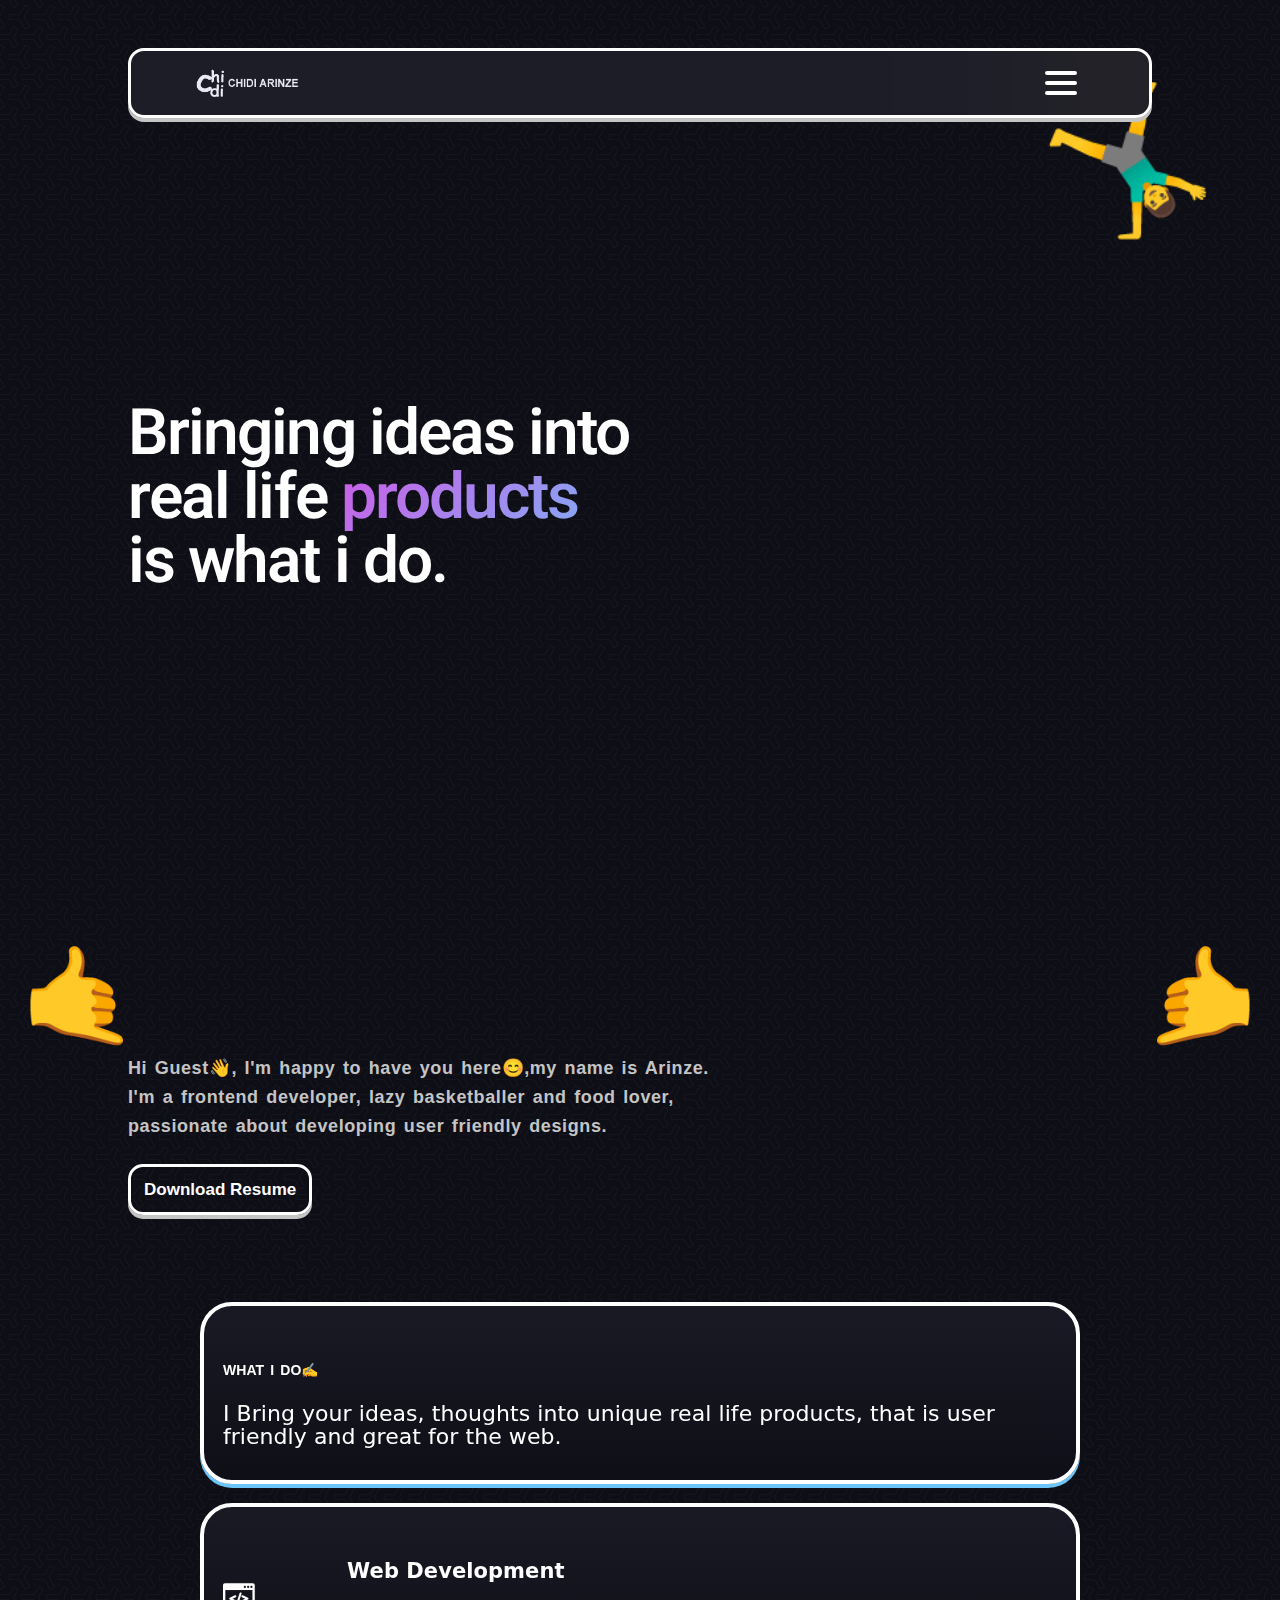
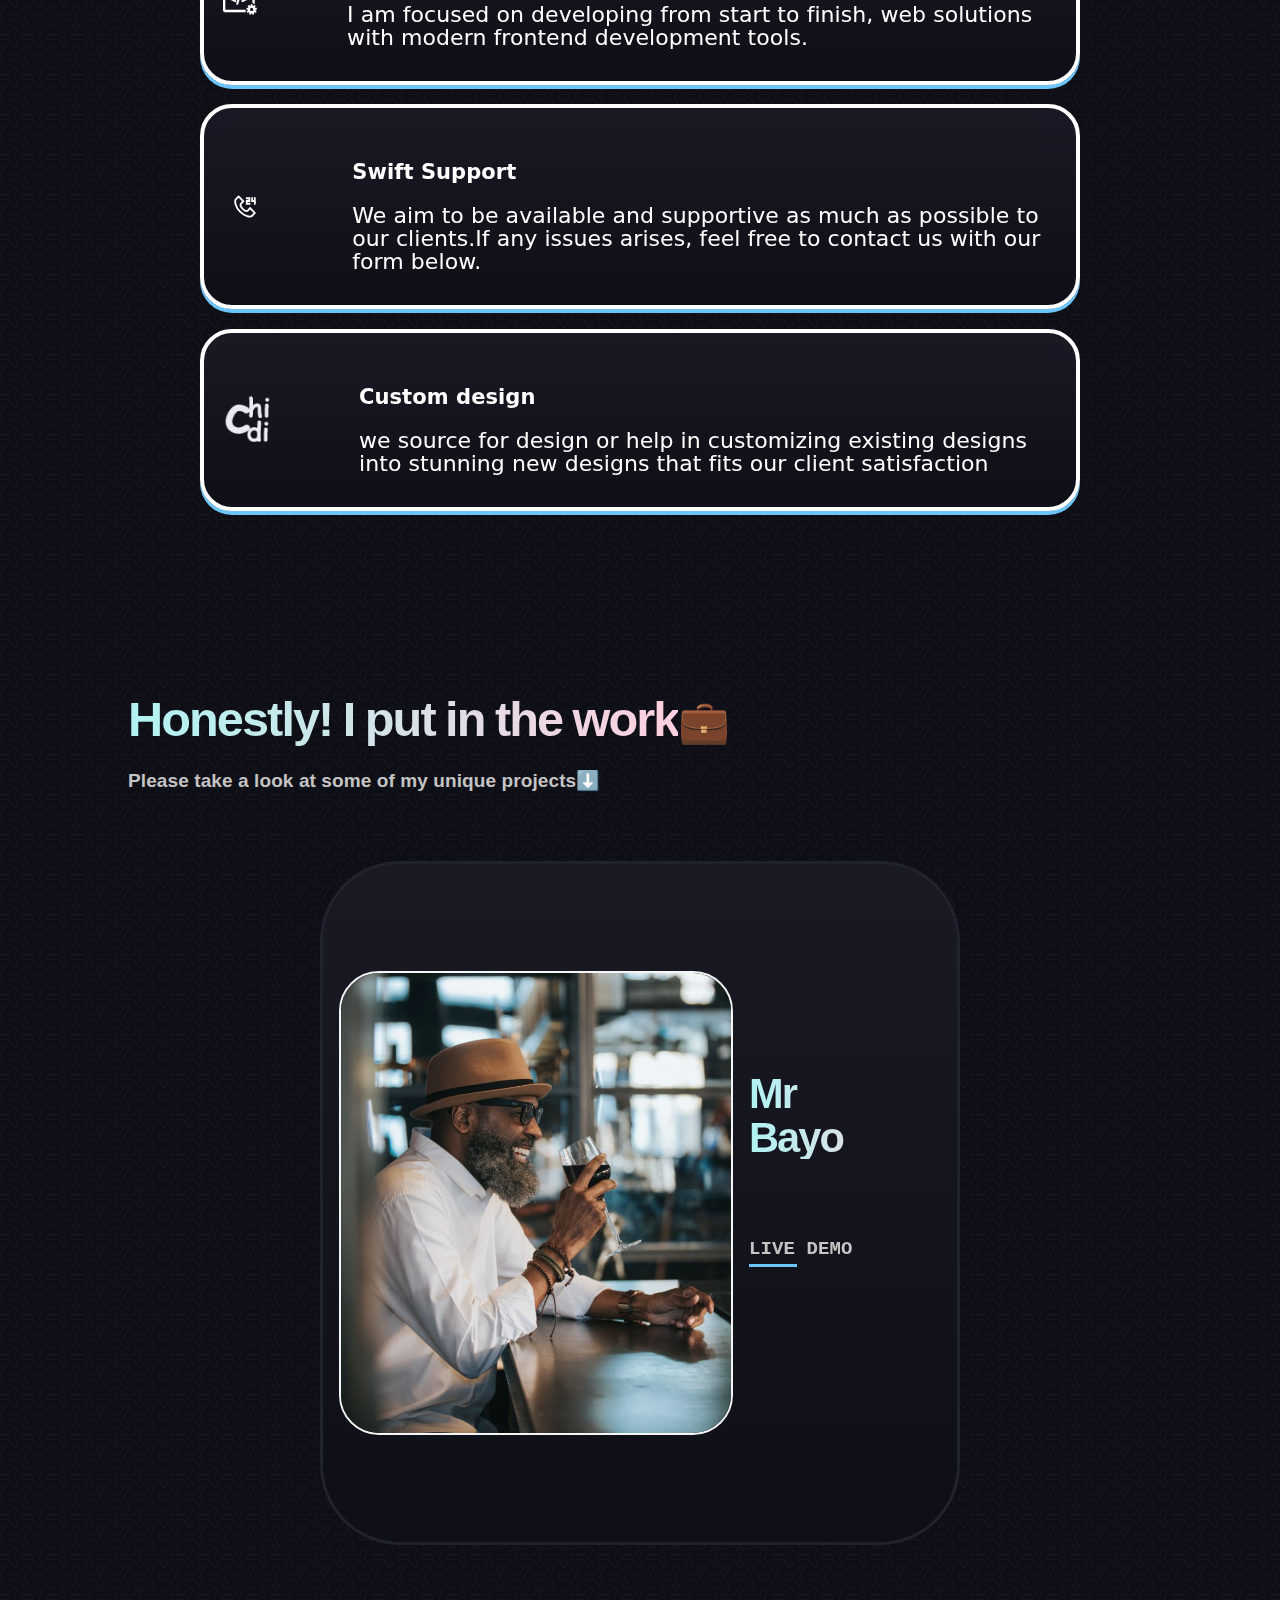
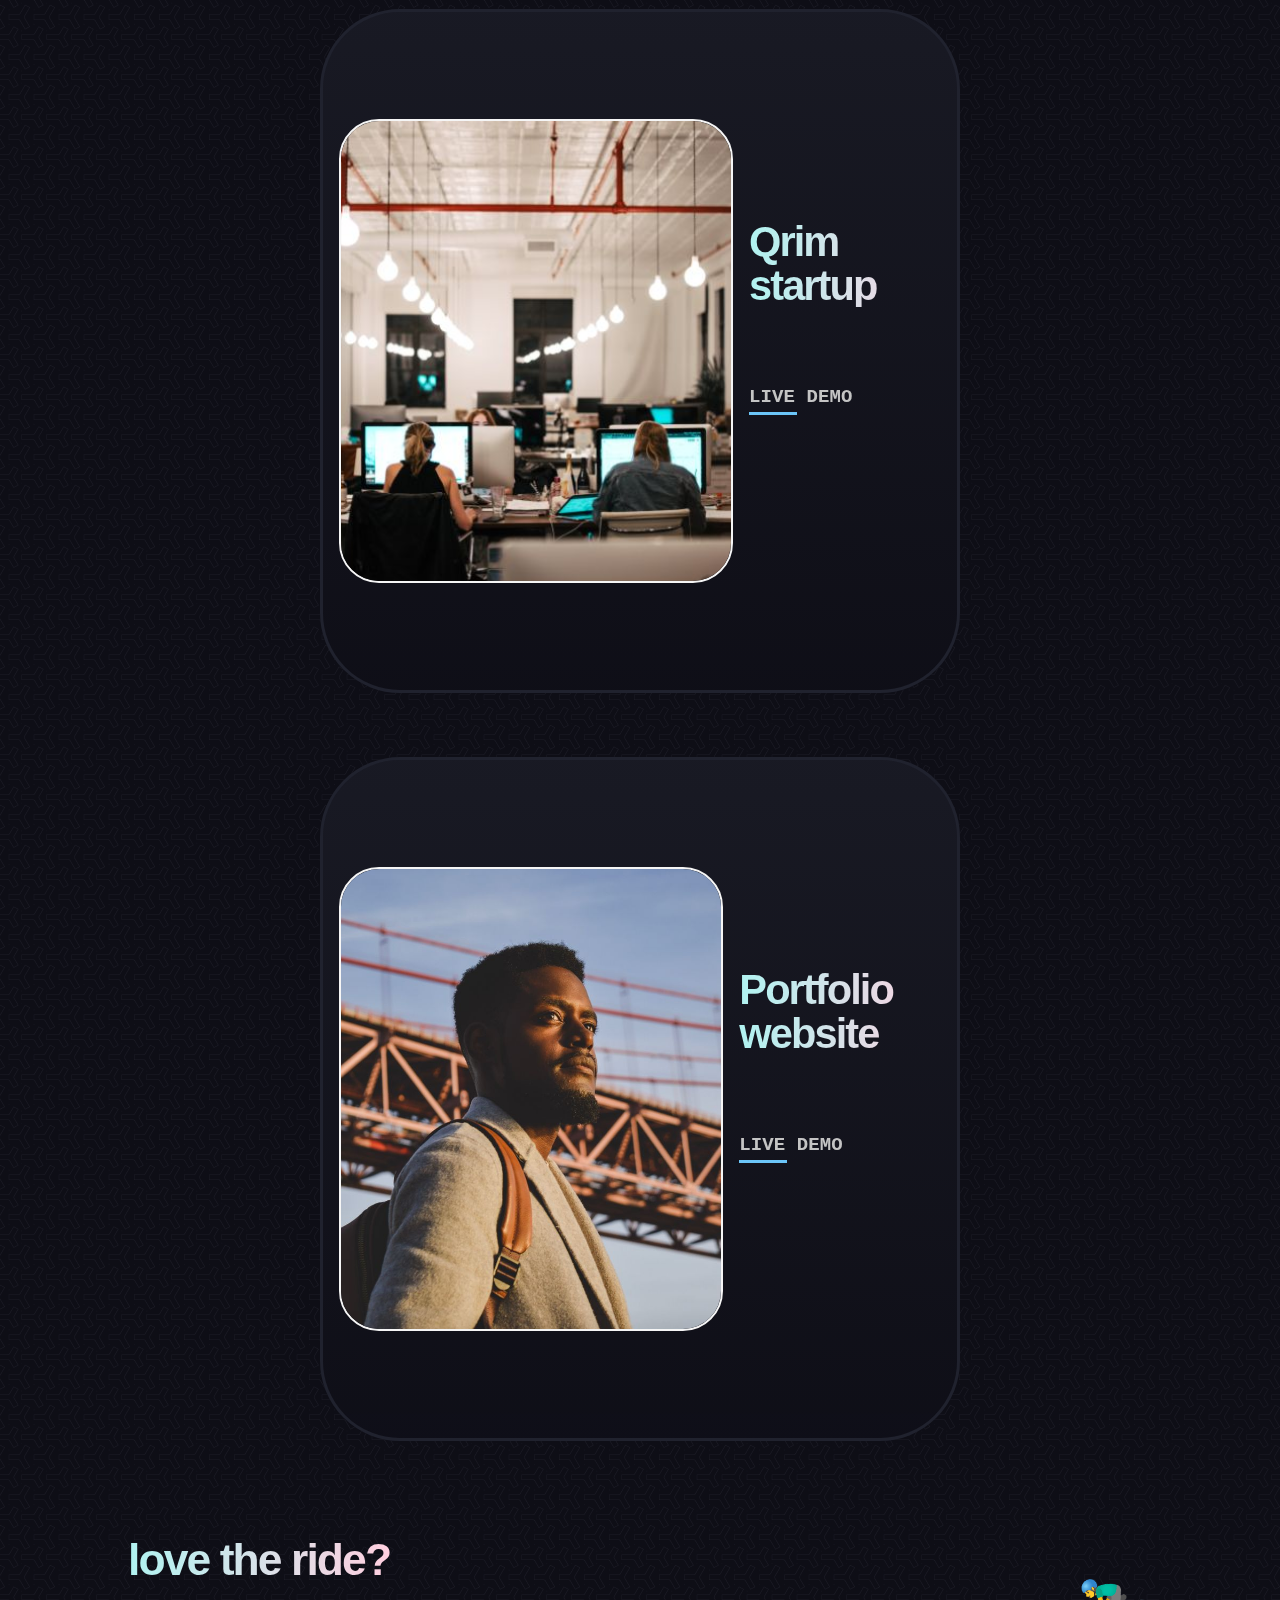
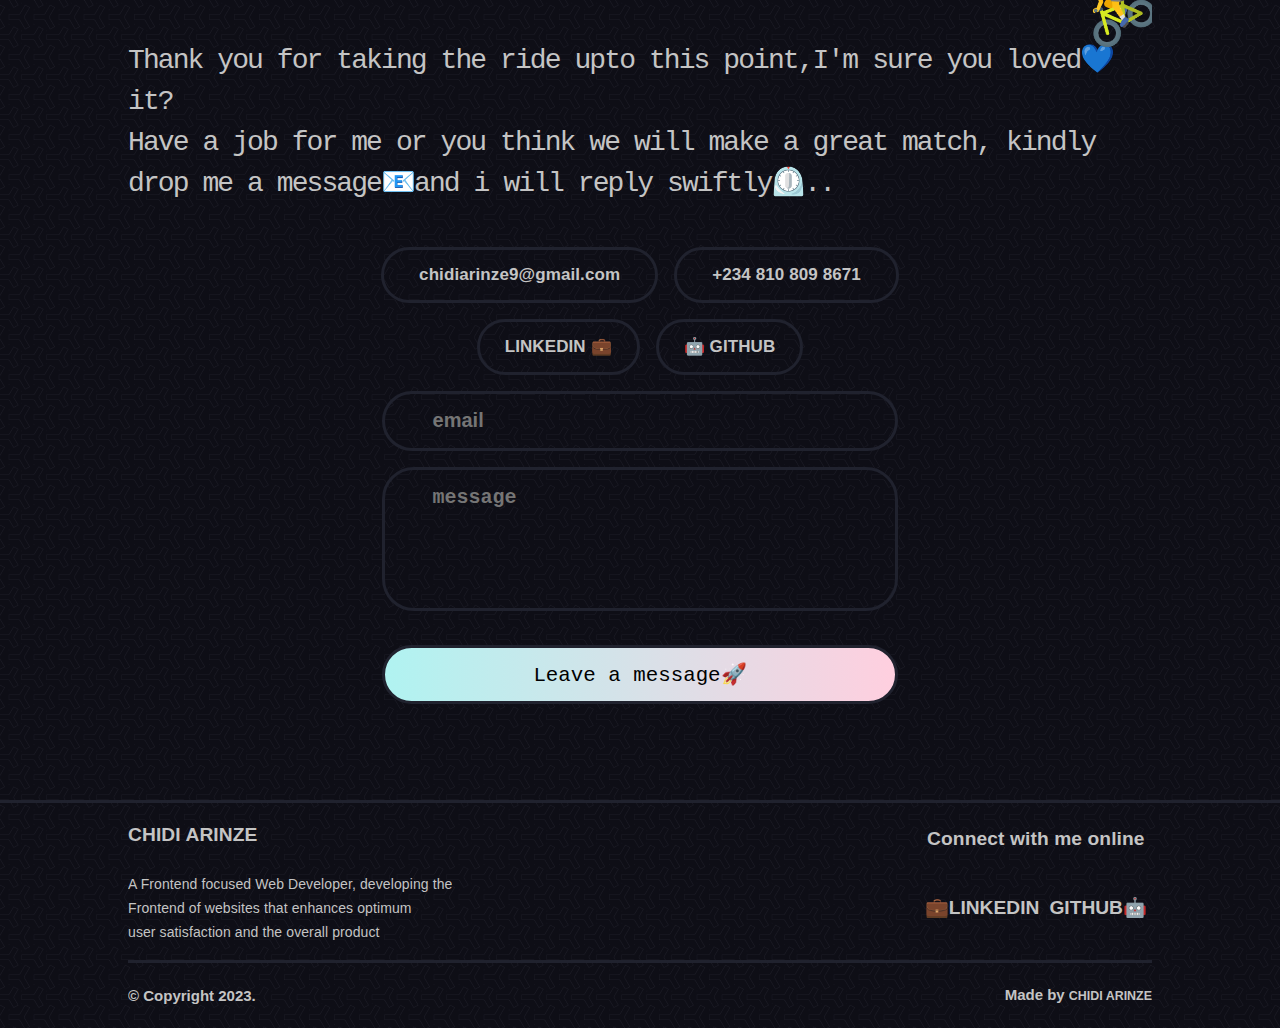
==== chidi arinze2/index.html @ ca01c1b3 "Add files via upload" ====
<!DOCTYPE html>
<html lang="en">
<head>
    <meta charset="UTF-8">
    <meta http-equiv="X-UA-Compatible" content="IE=edge">
    <meta name="viewport" content="width=device-width, initial-scale=1.0">
    <title>Chidi Arinze 🚀- Frontend developer </title>
    <link rel="stylesheet" href="index.css">
    <link rel="shortcut icon" href="/asset/logo4.png" type="image/x-icon">
</head>
<body>
    <header>
        <div class="hero_header flex_r">
            <div class="flex_r imagewrapper_h">
                <img class="img_header" src="logo3.png" alt="">
                <span style="display: flex;"><img class="img_header2" src="logo2.png" alt="">
                </span>
            </div>
            <div class=" navBar flex_r">
                <a  href="#home">
                    <h5>HOME</h5>
                </a>
                <a  href="#about">
                    <h5>ABOUT</h5>
                </a>
                <a href="#projects">
                    <h5>PROJECT</h5>
                </a>
                <a href="#contact">
                    <h5>CONTACT</h5>
                </a>
            </div>
            <div style="object-fit: cover;" class="flex_c hamburger">
                <img style="width:100%" src="asset/hamburger-menu-svgrepo-com.svg" alt="">
                
            </div>
        </div>
    </header>
    <section data-visible ="false" class="flex_c smallNav">
        <div class="container">
            <div class=" sdnavBar flex_c">
                <a class='close-btn' href="#home">
                    <h5>HOME</h5>
                </a>
                <a  class='close-btn' href="#about">
                    <h5>ABOUT</h5>
                </a>
                <a  class='close-btn' href="#projects">
                    <h5>PROJECT</h5>
                </a>
                <a  class='close-btn' href="#contact">
                    <h5>CONTACT</h5>
                </a>
            </div>
            <div class="smallNav__txt flex_r">
                <div >
                    <h1>CHIDI ARINZE</h1>
                    <h5>A Frontend focused Web Developer developing the <br> Frontend of websites
                    that enhances optimum <br> user satisfaction and the overall product</h5>
                </div>
                <div style='align-items:flex-start' class="sd_socialwrap flex_c">
                    <h1>Connect with me online 🖱️</h1>
                    <div class="socialIcon" style='width:auto;' flex_r>

                        <a href=""><span>LI 💼</span></a>
                        <a href=""><span>GH 🤖</span></a>  
                    </div>
                </div>
            </div>
            <div class="featuredProjects flex_r">
                <div class="featuredP_ container flex_c">
                    <h4>
                        FEATURED PROJECTS
                    </h4>
                    <div class="flex_r smallimage_wrapper">
                        <div class="featuredCard">
                            <img src="asset/mrBayoAvi.jpg" alt="mrBayoAvi" srcset="">
                            <a href="http://" target="_blank"><h5 class="featuredHover">Mr Bayo</h5></a>
                        </div>
                        <div class="featuredCard">
                            <img src="asset/portfolioAvi.jpg" alt="portfolioAvi">
                            <a href="http://" target="_blank"><h5 class="featuredHover">Portfolio website</h5></a>
                        </div>
                        <div class="featuredCard">
                            <img src="asset/startupAvi.jpg" alt="startupAvi">
                            <a href="http://" target="_blank"><h5 class="featuredHover">Qrim startup</h5></a>
                        </div>
                    </div>
                </div
                >
            </div>
        </div>
    </section>
<!-- ====================== Loader image ===================================== -->



<!-- =============================================================================     -->
    <section id="home" class="flex_c background1 homeSection">
        <div class="flex_c container homesection_wrapper">
            <div class="homeSection_span">
                <span>Bringing ideas into</span> <br><span> 
                    real life</span> <span class="products"> products </span><br>
                  <span>is what i do.</span>
            </div>
            <!-- <div class="homeLink">
                <a href="#projects">VIEW PROJECTS</a>
                <span class="homeLink_span"></span>
            </div> -->
        </div>
        <div class="flipping_man">🤸‍♂️ </div>

    </section>
    <section style=padding-top:4rem; id="about" class="aboutMe flex_c">
        <div class="flex_r project_social">
            <div class="flipping_hand">
                🤙  
            </div>
            
            <div class=" social_p flex_r">
                🤙
            </div>
      </div>
      <div class="container hidden1 project_txt1">
        <p >
            Hi Guest👋, I'm happy to have you here😊,my name is Arinze. <br>
            I'm a frontend developer, lazy basketballer and food lover, <br>
            passionate about developing user friendly designs. 
        </p>
        <a class='cv' href="asset/Chidi Arinze cv.pdf" download>Download Resume</a>
      </div>
      <div class="skillSet  flex_c">
           <div class="container  flex_c">
                <div class="skillIntro hidden1  flex_c">
                    <h5>WHAT I DO✍️</h5>
                    <p>
                    I Bring your ideas, thoughts into unique real life products, that is user friendly
                    and great for the web.
                    </p>
                </div>
                <div class="skillWrapper  hidden1 flex_r">
                    <div style='width:6rem;' class="skillImg"><img style='width:86%;' src="asset/web-development-svgrepo-com.svg" alt=""></div>
                    <div class="skillWrapper_Txt flex_c">
                        <h2>Web Development</h2>
                        <div class="skillTxt">
                            <h5>I am focused on developing from start to finish, web solutions
                                with modern frontend development tools.
                            </h5>
                        </div>
                    </div>
                </div>
                <div class="skillWrapper  hidden1 flex_r">
                    <div class="skillImg"><img src="asset/customer-service-svgrepo-com (2).svg" alt=""></div>
                    <div class="skillWrapper_Txt flex_c">
                        <h2>Swift Support</h2>
                        <div class="skillTxt">
                            <h5>We aim to be available and supportive as much as possible to
                                our clients.If any issues arises, feel free to contact us with our form 
                                below.
                            </h5>
                        </div>
                    </div>
                </div>
                
                <div class="skillWrapper  hidden1  flex_r">
                    <div class="skillImg"><img src="logo3.png" alt=""></div>
                    <div class="skillWrapper_Txt flex_c">
                        <h2>Custom design</h2>
                        <div class="skillTxt">
                            <h5>we source for design or help in customizing existing designs into stunning 
                                new designs that fits our client satisfaction
                            </h5>
                        </div>
                    </div>
                </div>
           </div>

      </div>
    </section>
    <section id="projects"  class="flex_c projectIntro">

      <div  class="container hidden1 flex_c project_txt3">
        <span><h3>Honestly! I put in the work  </h3>💼</span>
        <h5>Please take a look at some of my unique projects⬇️</h5>
      </div>
      <div class="project_card hidden1 flex_r">
            <div class="project_cardLeft">
                <h4>VANILLA JS, CSS, HTML, FORMSPREE</h4>
            </div>
            <div class="project_cardMiddle middle1">
                <img loading="lazy" src="asset/mrBayoAvi.jpg" alt="bayo" srcset="">
                <h5 class="middleHover">Mr Bayo</h5>
            </div>
            <div class="project_cardRight flex_c">
                <h2>Mr Bayo</h2>
                <div class="project_link">
                    <a href="" target="_blank">LIVE DEMO</a>
                </div>
                <div class="sociaWrapper socials flex_r">
                   <div class="socialWrapper">
                    <span>CASE STUDY</span>
                   </div>
                </div>
            </div>
      </div>
      <div class="project_card hidden1  flex_r">
        <div class="project_cardLeft">
            <h4>VANILLA JS, CSS, HTML, FORMSPREE</h4>
        </div>
        <div class="project_cardMiddle m2">
            <img  loading="lazy" src="asset/startupAvi.jpg" alt="bayo" srcset="">
            <h5 class="middleHover">Qrim startup</h5>
        </div>
        <div class="project_cardRight flex_c">
            <h2>Qrim startup</h2>
            <div class="project_link">
                <a href="" target="_blank">LIVE DEMO</a>
            </div>
            <div class="socials flex_r">
                <div class="socialWrapper">
                    <span>CASE STUDY</span>
                   </div>
            </div>
        </div>
        
     </div>
     <div class="project_card hidden1  flex_r">
        <div class="project_cardLeft">
            <h4>VANILLA JS, CSS, HTML, FORMSPREE</h4>
        </div>
        <div class="project_cardMiddle m3">
            <img  loading="lazy" src="asset/portfolioAvi.jpg" alt="bayo" srcset="">
            <h5 class="middleHover">Portfolio website</h5>
        </div>
        <div class="project_cardRight flex_c">
            <h2>Portfolio website</h2>
            <div class="project_link">
                <a href="" target="_blank">LIVE DEMO</a>
            </div>
            <div class="socials flex_r">
                <div class="socialWrapper">
                    <span>CASE STUDY</span>
                   </div>
            </div>
        </div>
     </div>  
    </section>
   
    <section id="contact"  class="flex_c">
        <div style="align-items:flex-start" class="container flex_c">
            <div class="contactParagraph ">
                <span><h3>love the ride?</h3></span>
                <p>Thank you for taking the ride upto this point,I'm sure you loved💙it? <br>
                    Have a job for me or  you think we will make
                     a great match, kindly drop me a message📧and i will reply swiftly⏲️..
                    
                </p>
                <div class="traffic">🚴‍♂️</div>
            </div>
            <div class="contactDetails flex_c">
                <div class="flex_r contactTop">
                  <span>chidiarinze9@gmail.com</span> 
                  <span>+234 810 809 8671</span>
                </div>
                <div class="contactIcon flex_r">
                    <a href=""><span>LINKEDIN 💼</span></a>
                    <a href=""><span>🤖 GITHUB</span></a>
                </div>
                
                
            </div>
            
            <form class="flex_c" action="https://formspree.io/f/xqkolqkp" method="POST">
                <div class="flex_c" >
                    <input class="input" placeholder="email" type="email" name="" id="">
                    <textarea name="messsage" placeholder="message" class="textarea input" cols="30" rows="20"></textarea>
                </div>
                <div class="button_wrap flex_c">
                    <button type="submit">Leave a message🚀</button>
                </div>
            </form>
        </div>
    
    </section>
    <footer class="flex_c">
        <div class="footerWrapper flex_r container">
            <div >
                <h1>CHIDI ARINZE</h1>
                <h5>A Frontend focused Web Developer, developing the <br> Frontend of websites
                that enhances optimum <br> user satisfaction and the overall product</h5>
            </div>
            <div style='align-items:center' class="connect flex_c">
                <h1>Connect with me online</h1>
                <div class="socialIcon flex_r">
                    <a href=""><span>💼LINKEDIN</span></a>
                    <a href=""><span>GITHUB🤖</span></a>  
                </div>
            </div>
        </div>
        <div class="copyright container flex_r">
            <span>&copy Copyright 2023.</span> 
            <span>Made by <a href=""><h5>CHIDI ARINZE</h5></a></span>
        </div>
    </footer>
    <script type="text/javascript" src="index.js"></script>
</body>
</html>
---- chidi arinze2/index.css ----
@import url('https://fonts.googleapis.com/css2?family=Heebo:wght@600&family=Montserrat:ital,wght@0,100;0,200;0,300;0,400;0,500;0,600;0,700;0,800;1,100;1,200;1,300;1,400;1,500;1,600;1,700&family=Roboto:ital,wght@0,100;0,300;0,400;0,500;0,700;0,900;1,100;1,300;1,400;1,500;1,700;1,900&display=swap');
*{
    margin: 0; padding: 0;
    box-sizing: border-box;
    -webkit-box-sizing: border-box;
    box-sizing: border-box;
    text-rendering: optimizeLegibility;
    -webkit-font-smoothing: antialiased;
    -moz-osx-font-smoothing: grayscale;
    overflow-x:clip;
    scroll-behavior: smooth;
    
}
:root{
    --color-white: #fff;
    --color-gray: #c4c4c4;
    --color-black: #000;
    --color-purple: #8000ff;
    --color-light-purple: #cf59e6;
    --color-light-blue: #6bc5f8;
}


/* ===========Global scope============================ */


body{
    background-color:#10101a ;
    font-family:sans-serif;
    font-size: 4rem;
    line-height: 100%;
    letter-spacing: -.03em;
    font-weight: bolder;
    position: relative;
    scroll-behavior: smooth;
    background-image: url(asset/y-so-serious\ 2.png);
}

.flex_r{
    display: flex;
    justify-content: space-between;
    align-items: center;
}
.flex_c{
    display: flex;
    justify-content: center;
    align-items: center;
    flex-direction: column;
}

.container{
    width:80%;
}
a{
    text-decoration: none;
    cursor:pointer;
}


/* =====================HEader ========================= */
header{
    position: fixed;
    top: 3rem;
    right: 0;
    left: 0;
    padding: 2rem 4rem;
    display: flex;
    justify-content: space-between;
    align-items: center;
    width: 80%;
    margin-left: auto;
    margin-right: auto;
    background: rgba(42,43,56,.5);
    border: .2rem solid white;
    backdrop-filter: blur(104px);
    border-radius: 1rem;
    height: 2.2rem;
    z-index: 1000;
    transition: border 0.3s linear;
    box-shadow: 0px 4px 0px var(--color-gray);
    
}
header:hover{
    
    box-shadow: 0px 4px 0px var(--color-light-blue);
}
.hero_header{
    width: 100%;
}
.navBar a h5{
    font-size: 1.2rem;
    letter-spacing: 0.03px;
    color: var(--color-gray);
    padding-inline: 1rem;
    font-family: monospace;
    transition: all 0.3s linear;
}
.navBar a h5:hover{
    color: var(--color-light-blue);
}
.cv{
    letter-spacing: 0.01px;
    font-size: 17px;
    border: 3px solid white;
    padding: 13px;
    border-radius: 15px;
    color: white;
    overflow:hidden;
    transition: all 0.3s linear;
    box-shadow: 0px 4px 0px var(--color-gray);
}
.cv:hover{
    box-shadow: 0px 4px 0px var(--color-light-blue);
}
.hamburger{
    align-items: flex-start;
    transition:all 400ms ease;
    cursor: pointer;
    width: 3rem;
    height: 2rem;
    display: none;
}

.hamburger:hover{
    transform: scale(90%);
}

.imagewrapper_h{
    justify-content: flex-start;
}
.imagewrapper_h span{
    overflow: hidden;
    margin-left: 0.1rem;
}
.img_header{
    width: 12%;
    cursor:pointer;
}
.img_header2{
    width: 35%;
    animation: left 10s ease-in;
    animation-play-state: running;
    animation-iteration-count: infinite;
    animation-fill-mode: both;
}
@keyframes left {
    0% {
        -webkit-transform: translateX(0);
        transform: translateX(0);
    }
    
    20% {
        -webkit-transform: translate(-110%);
        transform: translate(-110%);
    }
    50%, 100% {
        -webkit-transform: translate(0);
        transform: translate(0);
    }
}
/* ====================== emojis====================== */
.flipping_man{
    position: absolute;
    top: 8rem;
    font-size: 9rem;
    right: 4rem;
}
.flipping_hand , .social_p{
    font-size: 6rem;
}
.social_p{    
    transform: scaleX(-1);
}
.traffic{
    font-size: 4rem;
    position: absolute;
    right: 0;
    top: 52px;
    rotate: -30deg;
}

/* ==================end of emoji ================ */
/* ==================== small nav =============== */
.smallNav{
    width: 100vw;
    height: 103vh;
    background:#0b0b1f;
    top:-2%;
    position: fixed;
    z-index: 300;
    transform: translateX(-100%);
    transition: transform 1.2s ease-in-out;
    overflow-y: scroll;
    display: none;
}
.smallNav[data-visible ='true']{
    transform: translateX(0%);
}
/* ================end of small nav ================ */



/* =================End of header============================ */

/* ================== home section ==================== */
.homeSection_span{
    font-family: 'Heebo', sans-serif;
    font-weight: 600;
}
.homeSection{
    width:100vw;
    height:100vh; 
    position: relative;
    padding-top: 6rem;
}
.homesection_wrapper{
    align-items: flex-start;
    color: var(--color-white);
}
.homeLink{
    margin-top: 10rem;
    display: inline-block;
    font-family: D-DIN Condensed,sans-serif;
    font-size: 1rem;
    line-height: 92.4%;
    word-spacing: .19em;
    position: relative;
    font-weight: bold;
    letter-spacing: 0.01rem;
    height: 1.5rem;
    overflow-x: hidden;
    
}
 
.homeLink_span{
    position:absolute;
    bottom: 0;
    left: 0;
    background-color: var(--color-gray);
    height: 2px;
    width: 50%;
    transition: width 0.3s ease;
}
.homeLink:hover .homeLink_span{
    width:100%;
}
.homeLink a{
    color: var(--color-gray);
}
.products{
    background: -webkit-linear-gradient(135deg,var(--color-light-blue),var(--color-light-purple),var(--color-light-blue),var(--color-light-purple));
    background: linear-gradient(-45deg,var(--color-light-blue),var(--color-light-purple),var(--color-light-blue),var(--color-light-purple));
    background-clip: text;
    -webkit-background-clip: text;
    -webkit-text-fill-color: transparent;
    background-size: 400% 400%;
    -webkit-animation: gradient 3s ease infinite;
    animation: gradient 3s ease infinite;
    position: relative;
    overflow: hidden;
}

/* ==================== end of home section ============= */

/* ====================== portfolio ================ */
.social_p a{
    font-size: 1.5rem;
    color: var(--color-gray);
    font-family:monospace;
}
.social_p h5{
    letter-spacing: 1px;   
}

/* ============================================================== */
.project_social{
    width:97%;
    margin-bottom: 10px;
}
.project_txt1{
    margin-bottom: 5rem;
}
.project_txt1 p{
    color: var(--color-gray);
    font-size: 18px;
    line-height: 29px;
    font-family: sans-serif;
    word-spacing: 2px;
    letter-spacing: 0.6px;
    margin-top: 1rem;
}
.project_txt3 h3{
    word-spacing: 0.01px;
    display: inline;
    background-image: -webkit-gradient(linear,left top,right top,from(#b0f3f1),to(#ffcfdf));
    background-image: -webkit-linear-gradient(left,#b0f3f1,#ffcfdf);
    background-image: linear-gradient(90deg,#b0f3f1,#ffcfdf);
    background-clip: text;
    -webkit-background-clip: text;
    -webkit-text-fill-color: transparent;
    display: inline-block;
    word-spacing: -1.2px;
}
.project_txt3 span{
    font-size: 2.6rem;
}
.project_txt3{
    align-items: flex-start;
    margin-bottom: 1rem;
}
.project_txt3 h5 {
    font-size: 19px;
    font-family: sans-serif;
    letter-spacing: 0.1px;
    display: inline; 
    color: var(--color-gray);
    margin-top: -0.3rem;  
}
/* ================= skill set =============== */
.skillSet{
   width:100vw;margin-bottom:4rem ;

}
.skillIntro{
    align-items: flex-start;
    border:4px solid white;
    color:var(--color-white);
    background: linear-gradient(180deg,rgba(35,37,49,.5),rgba(15,15,24,.5));
    padding: 3rem 1.2rem;
    padding-top: 1.5rem;
    border-radius: 2rem;
    width:62%;
    box-shadow: 0px 4px 0px var(--color-light-blue);
    cursor:pointer;
    -webkit-backdrop-filter: blur(20px);
    backdrop-filter:blur(20px);
}
.skillIntro:hover{
    box-shadow: 0px 4px 0px var(--color-light-blue);
    border-color: white;
}
.skillIntro h5{
    font-size: 14px;
    word-spacing: 2px;
    font-weight: bold;
    letter-spacing:0.1px;
}
.skillIntro p{
    
    font-weight: 400;
    padding-right: 10px;
    font-family: system-ui, -apple-system, BlinkMacSystemFont, 'Segoe UI', Roboto, Oxygen, Ubuntu, Cantarell, 'Open Sans', 'Helvetica Neue', sans-serif;
    line-height: 23px;
    letter-spacing: 0.06px;
    font-size: 22px;
}
.skillWrapper{
    width: 62%;
    gap:3.3rem;
    border:4px solid white;
    cursor: pointer;
    color: white;
    background: linear-gradient(180deg,rgba(35,37,49,.5),rgba(15,15,24,.5));
    padding: 1rem 1.2rem;
    padding-top:0rem;
    border-radius: 2rem;
    margin-top: 0.3em;
    font-weight: 400;
    font-family: system-ui, -apple-system, BlinkMacSystemFont, 'Segoe UI', Roboto, Oxygen, Ubuntu, Cantarell, 'Open Sans', 'Helvetica Neue', sans-serif;
     box-shadow: 0px 4px 0px var(--color-light-blue);
    -webkit-backdrop-filter: blur(20px);
    backdrop-filter:blur(20px);
}

.skillWrapper_Txt{
    align-items:flex-start;
}
.skillWrapper_Txt h2{
    font-size: 21px;
    font-weight: bold;
    padding-right: 9px;
    letter-spacing: 0.07px;
}
.skillTxt{
    width: 100%;
   
}
.skillImg{
    padding-right: 2rem;
    width: 8rem;
    object-fit: cover;
}
.skillImg img{
    width: 100%;
}
.skillTxt h5{
    font-weight: 400;
    font-family: system-ui, -apple-system, BlinkMacSystemFont, 'Segoe UI', Roboto, Oxygen, Ubuntu, Cantarell, 'Open Sans', 'Helvetica Neue', sans-serif;
    line-height: 23px;
    letter-spacing: 0.06px;
    font-size: 22px;
}


/* ================================================ */
#projects{
    padding-top:9rem;
}
.project_card {
    width: 50%;
    height: 76vh;
    margin: 2rem auto;
    background: -webkit-linear-gradient(top,rgba(35,37,49,.5),rgba(15,15,24,.5));
    background: linear-gradient(180deg,rgba(35,37,49,.5),rgba(15,15,24,.5));
    border: .2rem solid #20222e;
    -webkit-box-sizing: border-box;
    box-sizing: border-box;
    -webkit-backdrop-filter: blur(54px);
    backdrop-filter: blur(54px);
    border-radius: 5rem;
    padding: 4rem 1rem;
    position: relative;
    gap: 10px;
    cursor: pointer;
    transition: all 0.3s linear;
}
.project_card:hover{
    border:.2rem solid var(--color-light-blue);
}
.project_card:hover .socialWrapper{
   display: inline;
}

.project_cardLeft h4 {
    -webkit-transform: rotate(180deg);
    transform: rotate(180deg);
    -webkit-writing-mode: tb-rl;
    -ms-writing-mode: tb-rl;
    writing-mode: tb-rl;
    font-family: D-DIN Condensed,sans-serif;
    font-size: 0.8rem;
    line-height: 92.4%;
    letter-spacing: .19em;
    color: #8b8b8b;
    line-height: 120%;
    margin-right:7rem;
}
.project_cardMiddle {
    width: 25rem;
    height: 25rem;
    background-size: cover;
    object-fit: cover ;
    border-radius: 2.5rem;
    overflow: hidden;
    position: relative;
    cursor: pointer;
    border:2px solid whitesmoke;
}
.project_cardMiddle img{
    width:100%;
    height:102%;
    object-fit: cover;
}
.project_cardRight h2 {
    background: linear-gradient(90deg,#b0f3f1,#ffcfdf);
    background-clip: text;
    -webkit-background-clip: text;
    -webkit-text-fill-color: transparent;
    line-height: 105%;
    font-size: 2.6rem;
    margin-bottom: 1rem;
    transition: color 0.3s ease;
    cursor: pointer;
}
.project_cardRight h2:hover{
    background:linear-gradient(90deg,white,white);
    background-clip: text;
    -webkit-background-clip: text;
    -webkit-text-fill-color: transparent;
}

.project_cardRight{
    margin-left:3rem;
    align-items: flex-start;
    gap: 4rem;
}
.project_link {
    font-family: monospace;
    position: relative;
    font-size: 19px;
    padding-right: 12px;
    line-height: 20px;
    color: var(--color-gray);
    letter-spacing: 0.1px;
    padding-bottom: 10px;
    width: 12rem;
}
.project_link::after{
    content: "";
    position: absolute;
    width:25%;
    background-color: var(--color-light-blue);
    height: 3px;
    bottom: 2px;
    left: 0;
    transition: width 0.3s ease;
}
.project_link:hover::after{
    width: 50%;
}
.project_link a{
    color: var(--color-gray);
}
.socials{
    gap:3px;
}
.socials span{
    font-size: 1rem;
    border: 0.2rem solid whitesmoke;
    border-radius: 10px;
    color: gray;
    padding: 0.8rem;
    letter-spacing: 0.09px;
    position:relative;
    width: 5rem;
    transition:all 0.3s linear;
}
.socials span:hover{
    border-color: var(--color-light-blue);
}
.socialWrapper{
    display: none;
    transition: all 0.5s linear;
}
.socialWrapper a img{
    width: 100%;
    object-fit: cover;
}
.socialImg{
    transition:all 0.3s ease;
}
/* =========== hover effect on card================== */
.middleHover{
    width: 100%;
    height:100%;
    background-color: #20222e;
    position: absolute;
    top: 0;
    left: 0px;
    display: flex;
    align-content: center;
    justify-content: center;
    align-items: center;
    font-size: 25px;
    letter-spacing: 0.1px;
    color:var(--color-white);
    font-weight:normal;
    opacity: 0.9;
    transition: transform 0.5s ease;
    transform: translateX(-100%);
}
.project_cardMiddle:hover .middleHover{
    transform: translateX(0);
}
labelOne{
    position: absolute;
    top: 1px;
    right: 0;
}

/* ===================Skill section================  */




/* ============= contact me section ==================================== */
#contact{
    padding-top:8rem ;
}
.contactParagraph span h3{
    display: inline;
    background-image: -webkit-gradient(linear,left top,right top,from(#b0f3f1),to(#ffcfdf));
    background-image: -webkit-linear-gradient(left,#b0f3f1,#ffcfdf);
    background-image: linear-gradient(90deg,#b0f3f1,#ffcfdf);
    background-clip: text;
    -webkit-background-clip: text;
    -webkit-text-fill-color: transparent;
    display: inline-block;
    
}
.contactParagraph span{
    font-size: 38px;
}
.contactParagraph p{
    font-size: 28px;
    line-height: 41px;
    font-weight: normal;
    padding-top: 1.2rem;
    color: var(--color-gray);
    font-family: monospace;
    margin:1.7rem 0;
}
.contactTop span , .contactIcon span{
        font-size: 17px;
        border-radius: 2rem;
        border: 3px solid  #20222e;
        padding: 12px 35px;
        letter-spacing: 0.1px;
        height: 56px;
        display: flex;
        justify-content: center;
        align-items: center;
        color: var(--color-gray);
        gap: 1rem;
        margin-top: 1rem;
        cursor: pointer;
}
.contactTop span:hover{
    border-color:var(--color-light-blue)
}
.contactIcon span{
   padding-inline: 25px;
   width: max-content;
}
.contactIcon span:hover{
    border-color: var(--color-light-blue);
}
.contactTop, .contactIcon{
    gap: 1rem;
}

.contactParagraph{
    width:100%;
    position:relative;
}
.contactDetails{
    width: 100%;
    margin-bottom: 1rem;
}
form{
    width: 100%;
    justify-content: flex-start;
    align-items: center;
    gap: 3rem;
    margin-bottom: 4rem;
}
form div{
    width: 100%;
}

.input{
    height: 3.7rem;
    display: block;
    margin-bottom: 1rem;
    outline: none;
    width: 32.3rem;
    border-radius: 2rem;
    padding: 0 2rem;
    border: 3px solid #20222e;
    color: var(--color-gray);
    font-size: 16px;
    background: transparent;
    cursor: pointer;
    font-size: 20px;
}
.input:hover{
    border-color: var(--color-light-blue);
}
.input::placeholder{
    font-size: 20px;
    font-weight: bold;
    padding: 0rem 1rem;
}
.textarea{
    padding-top: 1rem;
    height: 9rem;
    resize: none;
}
.textarea:hover{
    border-color: var(--color-light-blue);
}
button{
    width:32.3rem;
    height: 3.7rem;
    border-radius: 2rem;
    font-size: 1.3rem;
    border: 3px solid #20222e;
    color:black;
    background-image: -webkit-gradient(linear,left top,right top,from(#b0f3f1),to(#ffcfdf));
    background-image: -webkit-linear-gradient(left,#b0f3f1,#ffcfdf);
    background-image: linear-gradient(90deg,#b0f3f1,#ffcfdf);
    cursor: pointer;
    font-family: monospace;
    margin-top: 0.9em;
}
.button_wrap{
    margin-top: -3rem;
}
/* ================ end of contact form =============================== */
footer{
    background-color: black;
    height:auto;
    width: 100vw;
    margin-top: 2rem;
    color:var(--color-gray);
    background: transparent;
    border-top: .2rem solid #20222e;
 
}
.footerWrapper{
    margin-bottom: -1rem;
}
.footerWrapper h1 , .smallNav__txt h1{
    margin-bottom: 5px;
    font-size: 1.2rem;
    letter-spacing: 0.1px;
}
.footerWrapper h5 , .smallNav__txt h5{
    font-weight: normal;
    font-weight: normal;
    font-size: 14px;
    line-height: 24px;
    letter-spacing: 0.1px;
}
.copyright{
    border-top: .1rem solid #20222e;
    border-top: .2rem solid #20222e;
    margin-top: 2rem;
    padding-top: 0rem
}
.copyright h5{
    display: inline-block;
}
.copyright span{
    font-size: 15px;
    letter-spacing: normal;
}
.copyright span a , .socialIcon a{
    text-decoration: none;
    color: var(--gray-);
}
.socialIcon{
    display: flex;
    margin-top: -1rem;
}
.socialIcon span {
    width: 4rem;
    height: 2rem;
    font-size: 30%;
    padding: 5px;
    letter-spacing: 0.01px;
}

/* ======================== small nav ===================== */
.smallNav{
    color:white;
}
.sdnavBar{
    align-items: center;
    margin-top: 24rem;
}
.sdnavBar a{
    font-size:2rem;
    color: white;
    width: max-content;
    padding-inline: 3px;
}
.sdnavBar a h5{
    padding-inline: 3px;
}
.smallimage_wrapper{
    gap: 2rem;
    width: 100%;
    justify-content: center;
}
.smallimage_wrapper div{
    width:16rem;
    height: 13rem;
    object-fit: cover;
    border-radius: 3rem;
    overflow: hidden;
    cursor: pointer;
    transition:transform 0.3s ease ;
}
.smallimage_wrapper div:hover{
    transform: scale(110%);
   
}
.smallimage_wrapper div img{
    width: 100%;
    height: 100%; 
}
.featuredProjects{
    justify-content: center;
    width: 100%;
}
.featuredP_{
    width:100%;
}
.featuredProjects h4{
    font-weight: normal;
    font-size: 1.3rem;
    letter-spacing: 0.2px;
    margin: 3rem 0;
}
/* ======================hover effect on featured card ===== */
.featuredCard{
    position: relative;
}
.featuredCard a{
    color: var(--color-white);
    font-weight: lighter;
}
.featuredHover{
    height: 13rem;
    width: 100%;
    background: #20222e;
    opacity: 0.9;
    top: 0;
    left: 0;
    position: absolute;
    display: flex;
    justify-content: center;
    align-items: center;
    font-size: 20px;
    letter-spacing: 0.1px;
    transform: translateX(-100%);
    transition:transform 0.4s ease  ;
}
.featuredCard:hover .featuredHover{
    transform: translateX(0);
}
/* ========================================================= */
.smallNav__txt{
    margin-top:7rem;
}
.socialIcon a:hover , .social_p a:hover{
    color: var(--color-purple);
}
.socialIcon{
    transition: color 300ms ease;
}

/* =================== intersection observer ========================== */

/* =============================END OF I0=========================================== */

/* ===================================== MEDIUM DEVICE ============================ */
@media screen and (max-width:81.25em) {
   .hamburger{
    display: flex;
   }
   .smallNav{
    display: flex;
   }
   .project_cardLeft{
    display: none;
   }
   .navBar{
    display: none;
   }
   #projects{
    padding-top: 7rem;
   }
    .project_cardMiddle {
        width: 93%;
        height: 120%;
    }
    .project_cardRight h2 {
       padding-right: 3rem;
    }
    .project_cardRight {
    margin-left: 1%;    
    }
    .socials span{
        font-size: 0.2em;
    }
  
  .skillIntro , .skillWrapper{
    width:86%;
    padding: 2rem 1.2rem;
  }
  

  
  .smallimage_wrapper {
    gap: 2rem;
    justify-content: center;
    width: 115%;
}
 
 .smallimage_wrapper div {
    width: 11.5rem;
    border:2px solid white;
    margin-bottom: 0.6rem;


 }
 .smallimage_wrapper div:hover{
    transform: scale(110%);
   
}
#contact{
    padding-top:3rem ;
}
}


@media screen and (max-width:59.375em){

    /* ====================== intersection observers ================== */
    .hidden1{
        opacity:0;
        transform:translateY(50%);
        transition: all 0.8s linear;
    }
    .show{
        opacity:1;
        transform:translateY(0%);
    }


    /* ============== end of intersection classes ====================== */
   /* ================ emojis =================== */
   .flipping_man{
    position: absolute;
    top: 48px;
    right: 0;
    font-size: 9rem;
}
.traffic{
    font-size: 4rem;
    position: absolute;
    right: 0;
    top: 52px;
    rotate: -30deg;
}
/* ===================================== */
    header{
        width:60%;
    }
    .homeLink{
        margin-bottom: 2rem;
    }

    .project_card{
        flex-direction: row;
        width:80%;
        height: 50vh;
    }
    /* ======skilll set ========= */

    /* =============================== */
    .project_cardMiddle {
        width: 134%;
        height: 40rem;
        border-radius: 3rem;
        margin-top: 0rem;
    }
    .project_cardRight {
        align-items: flex-start;
        width: 60%;
        height: 13rem;
        gap: 7rem;
    }
    .project_cardRight h2 {
        margin-bottom: 0;
    }
    .project_link{
        margin-bottom: -1rem;
        margin-top: 1rem;
    }
    .smallNav__txt {
        flex-direction: column;
        align-items: flex-start;
    }
    .smallNav__txt h5 {
        font-size: 22px;
    }
    .sd_socialwrap{
        width:81%;
    }
    .socialIcon{
        margin-top: -1.5rem;
    }
    /* .smallimage_wrapper{
        display: grid;
        grid-template-columns: repeat(2 , 1fr);
        width: 100%;
        justify-items: center;
    } */
   
}

/* ================ small device =========== */
@media screen and (max-width:43.75em) {
    header{
        width:80%;
        padding: 1.8rem 2rem;
    }
    .img_header {
        width: 21%;
    }
    .img_header2 {
        width: 38%;
    }
    /* =========== emoji  =========== */
    .flipping_hand {
        font-size: 6rem;
    }
    .flipping_man {
        position: absolute;
        top: 8rem;
        right: 0;
        font-size: 6rem;
    }
    /* ==================================== */
    img_header {
    width: 13%;
   }
   .homeLink_span{
    width:50%;
   }
   .homeLink:hover .homeLink_span{
    width: 100%;
   }
    .homesection_wrapper div{
        width:auto;
    }
    #projects{
        padding-top: 6rem;
    }
    /* =============================== */
    .smallimage_wrapper div:hover{
        transform: scale(100%);
       
    }

    /* ================================ */
    .skillIntro, .skillWrapper {
        width: 100%;
        padding: 1rem 1.2rem;
    }
    .skillTxt h5{
        font-size:19px ;
    }
    .skillWrapper_Txt h2 {
        font-size: 18px;
        letter-spacing: 0.08px;
        line-height: 16px;
        padding-bottom: 1em;
    }
    .skillImg{
        height: 6rem;
    }
    .skillImg img {
        width: 181%;
    }
    .project_cardLeft{
        display: none;
    }
    .project_txt3 span {
        font-size: 35%;
    }
    
.project_txt3 h5 {
    font-size: 21px;
    line-height: 102%;
    margin-top: 1rem;
}
.project_card {
    width: 80%;
    height: max-content;
    margin-top: 1rem;
    padding: 1rem 1rem 4rem 1rem;
    border-radius:3rem;
    flex-direction: column;
 }
 .project_cardMiddle {
    width: 97%;
    height:18rem;
    border-radius: 2rem;
    margin-top: -5px;
}
.project_link {
    margin-top:0rem;
  }
.socials{
    height:10px;
    margin-top: 35px;
}
.project_cardRight {
        width: 97%;
        gap: 1rem;
        height: max-content;
        margin-top: 1rem;
    
}
.project_cardRight h2 {
    margin-top: 18px;
    margin-bottom: 0.7em;
    font-size: 27px;
    padding-right: 6px;
    letter-spacing: 0.1px;
}
/* ====================================== */
.skillHeader {
    font-size: 34%;
}
.contactParagraph p {
    line-height: 41px;
    width: 100%;
}
.contactParagraph span {
    font-size: 53%;
}
.contactTop{
    flex-direction: column;
    width:100%;
    align-items:flex-start;
}
.contactTop span{
    width:100%;
    margin-top:1rem;
}
.contactIcon a{
    width: 100%;
}
.contactIcon {
    width: 100%;
    justify-items: center;
}
.contactIcon span {
   
    width: fit-content;
    height: 3rem;
    font-size: 10px;
}
.input{
    width: 100%;
}
button{
    width: 100%;
}
.button_wrap {
    margin-top: -1rem;
}
/* ======================================== */
.footerWrapper {
    margin-bottom: 0rem;
    flex-direction: column;
    /* margin-top: 10rem; */
}
/* ============================= */
.smallNav {
    color: var(--color-gray);
    padding-top: 16rem;
}
.sdnavBar {
   top:0;
}
.sdnavBar a {
    font-size: 1.3rem;
    letter-spacing: 0.005px;
}
.sdnavBar a h5 {
    padding-inline: 3px;
    margin-top: -1.5rem;
}
.smallNav__txt {
    margin-top: 4rem;
    margin-bottom: 2rem;
}
.sd_socialwrap {
    width: 100%;
    margin-top: 1.5rem;
}
.smallimage_wrapper {
    flex-direction: column;
    margin-bottom: 2rem;
}
.smallimage_wrapper div {
    width:87%;
}
.connect {
    margin-top:1rem;
    letter-spacing: 0.1px;
    margin-left: -1px;
    width: 100%;
}
.socialIcon {
    margin-top: -3.5rem;
    margin-left: -5px;
    margin-bottom: -1rem;
}

}
@media screen and (max-width:23.75em) and (max-height:43.75em) {
  .homeLink{
    margin-bottom: 5rem;
    margin-top:1.5rem;
  }  
  .homeSection {
    margin-top: -5rem;
    margin-bottom: 16%;
}
 .homeSection_span {
    font-size: 77%;
    margin-top: 6rem;
}
 /* ===================== emoji ====== */
 .flipping_hand {
    font-size: 6rem;
}
.flipping_man {
    position: absolute;
   top: 12rem;
    font-size: 3.5rem;
}
/* =============================== */
.project_txt3 span {
    font-size: 21px;
}
.project_txt3 h5 {
    font-size: 18px;
    margin-bottom: 2rem;
}
.homeSection_span {
        font-size: 77%;
        line-height: 50px;
        margin-top: 8rem;
    
}
.project_card {
    margin-top: -1rem;
}
.socialIcon span {
    height: 0rem;
    font-size: 34%;
}
.socialIcon {
    margin-top: -2.5rem;
    margin-left: -5px;
    margin-bottom: -1rem;
    width: 78%;
    font-size: 43px;
    letter-spacing: 0.1px;
}
/* ================small nav ======== */
.featuredProjects h4 {
    font-size: 1rem;
    margin: 0rem ;
}
button {
    width: 100%;
    margin-top: 2rem;
}
}
@media screen and (max-width:56.25em) and (max-height:31.25em) {
    .project_cardMiddle {
        height: 140%;
    } 
.project_cardRight h2 {
    font-size: 1.6rem;
}
.project_link{
    font-size:19%;
    padding-bottom: 5px;
}

.project_cardLeft h4{
    font-size: 0.6rem;
}
.project_cardRight {
    gap: 1rem;
}
}
@media screen and ((min-width:700px) and (min-height:800px)) {
    .project_cardMiddle {
        width: 131%;
        height: 29rem;
    }
}
/* ================  making my navbar responsive ======================== */
@media screen and (max-height:1000px) {
    .sdnavBar {
    margin-top: 35rem;
}
}
@media screen and (max-height:900px) {
    .sdnavBar {
    margin-top:41rem;
}

}
 @media screen and (max-height:800px) {
    .sdnavBar {
    margin-top:45rem;
    }
}
@media screen and (max-height:700px) {
    .sdnavBar {
    margin-top:48rem !important;
    }
} 
@media screen and (max-height:600px) {
    .sdnavBar {
    margin-top:54rem !important;
    }
}
@media screen and ((min-width:1000px) and (min-height:1300px)){
    .project_card{
        flex-direction: column;
    }
    .project_cardLeft{
        display: None;
    }
    .project_cardMiddle {
        width: 96%;
        height: 40rem;
    }
    .project_cardRight {
        gap: 1rem;
    }
}
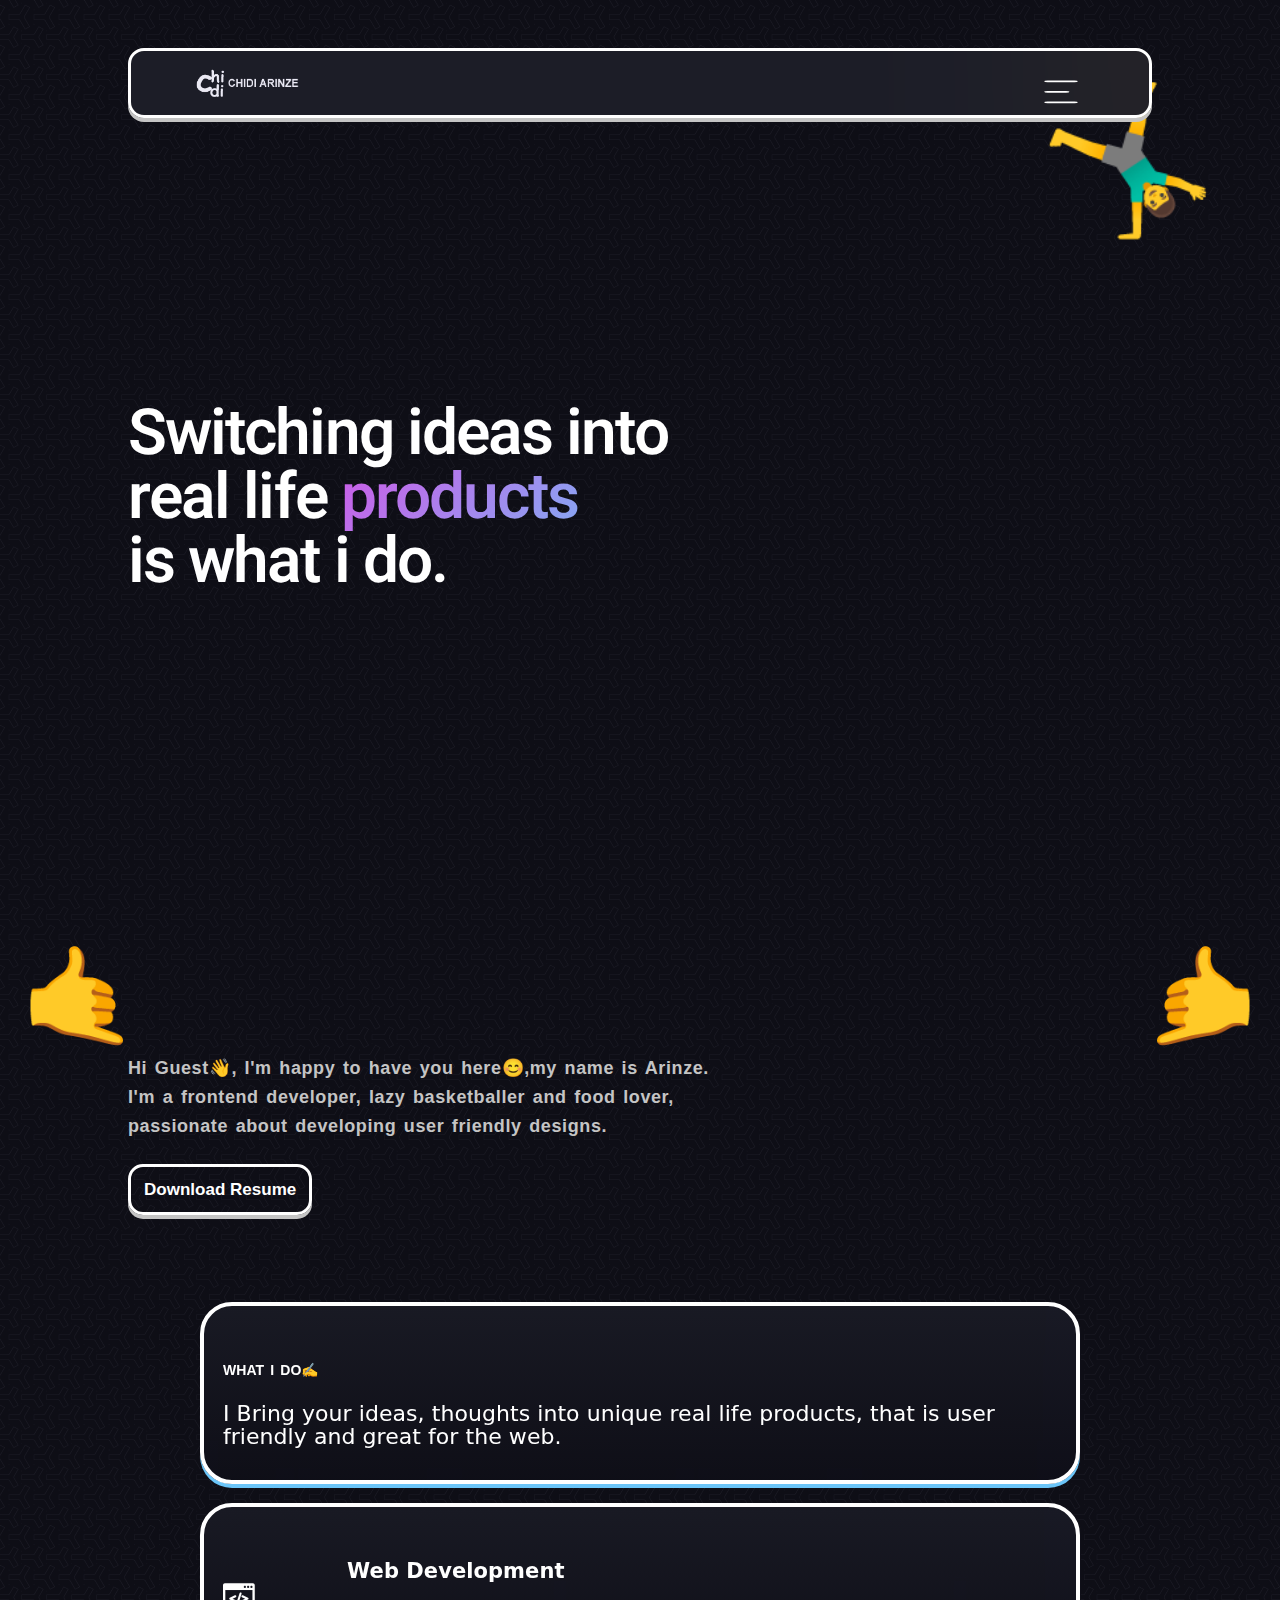
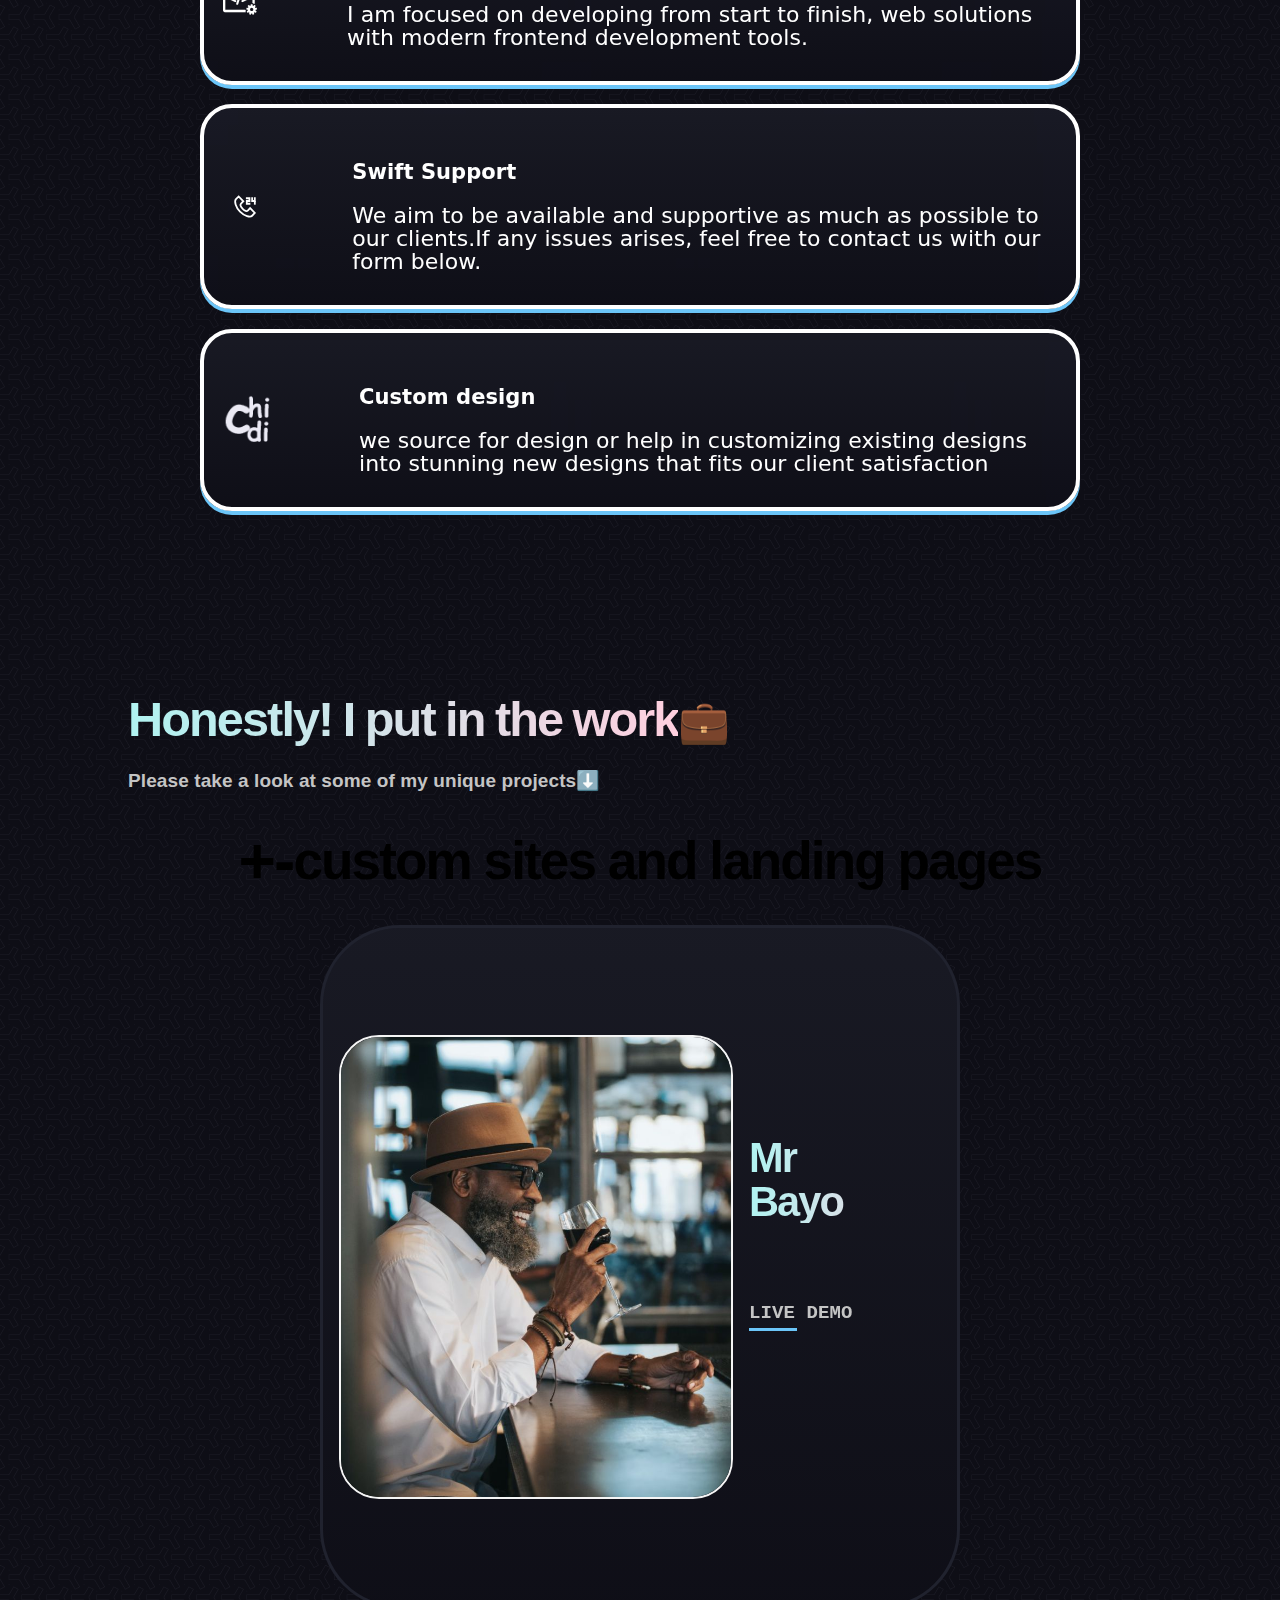
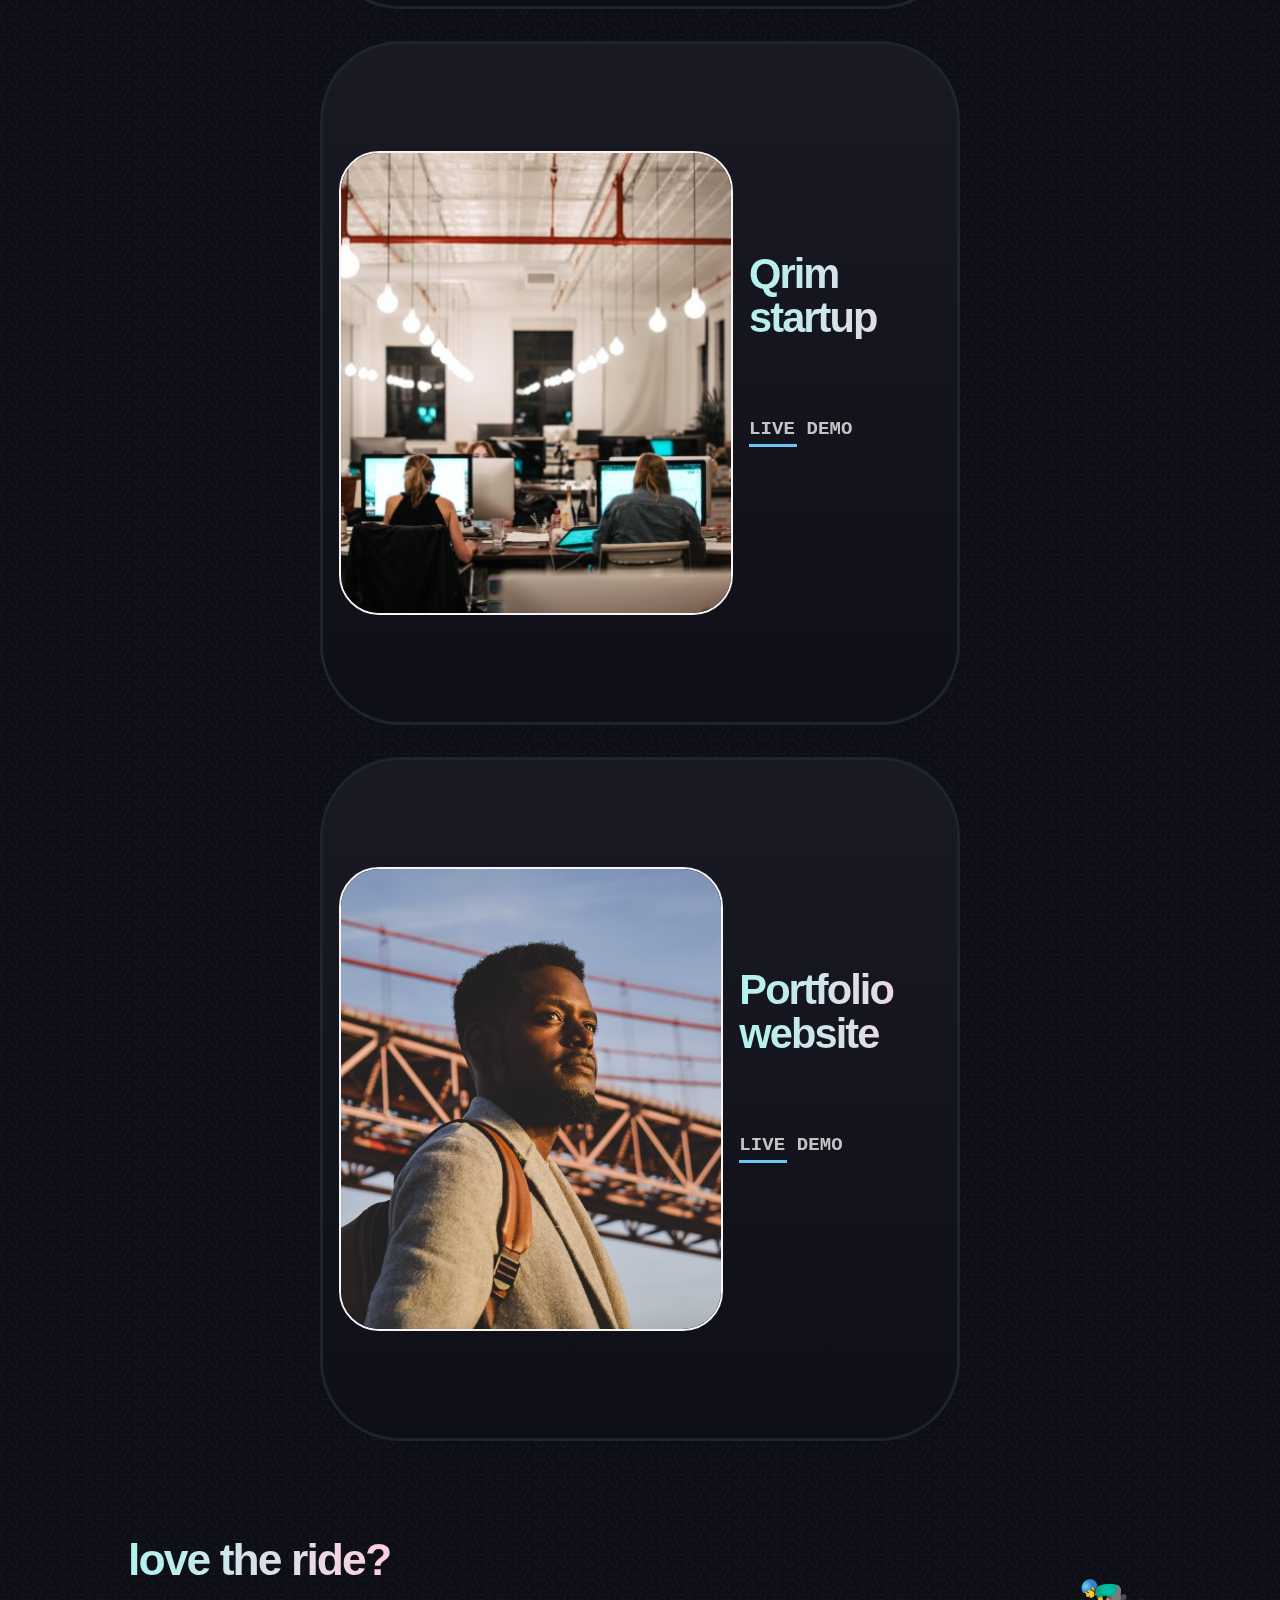
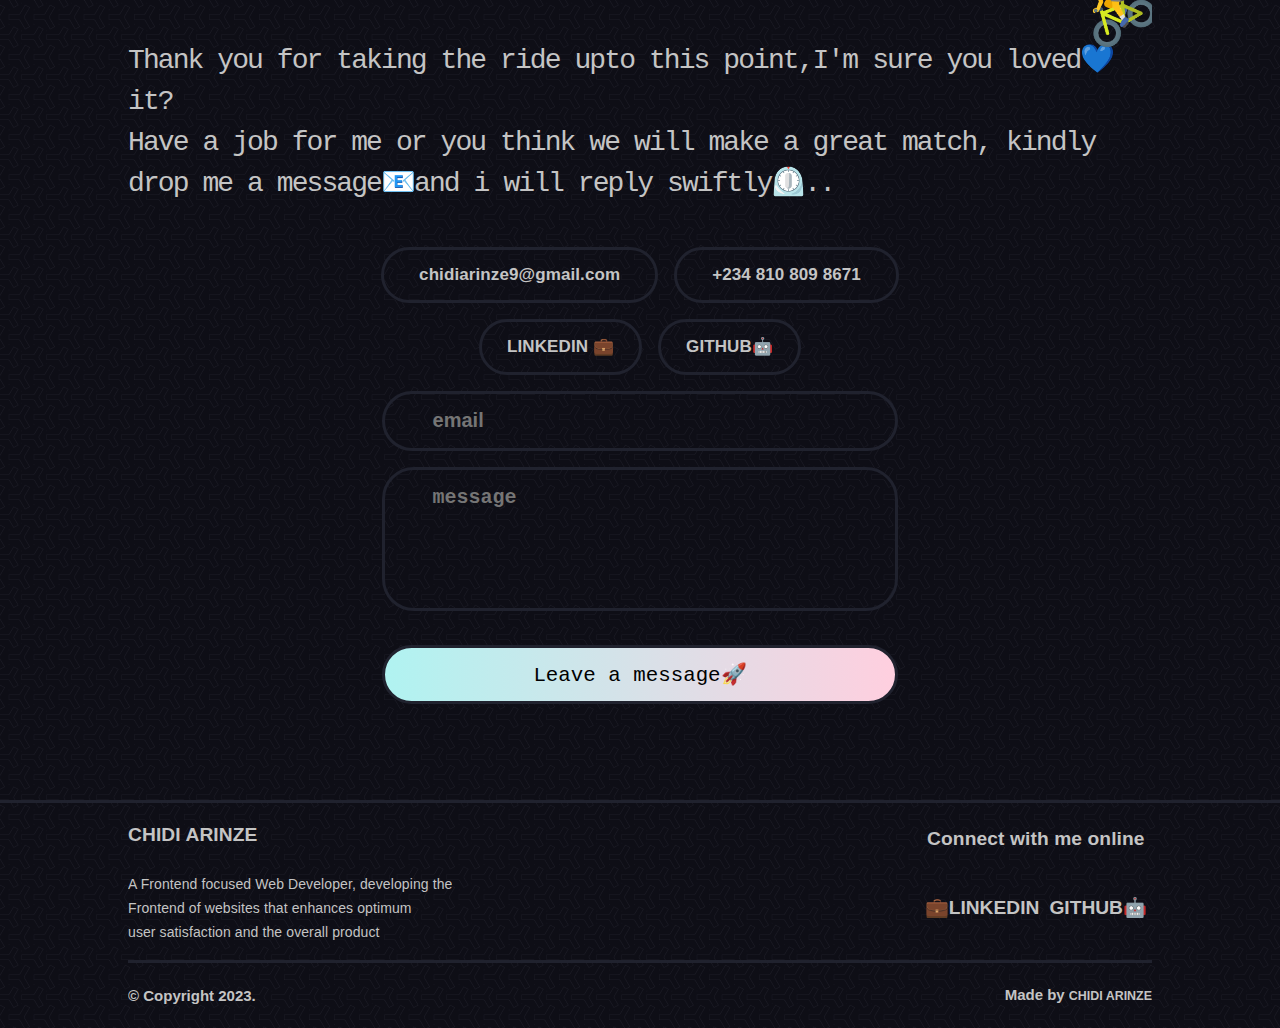
==== commit 2dcbc925: "Update index.html" ====
--- a/chidi arinze2/index.html
+++ b/chidi arinze2/index.html
@@ -8,300 +8,296 @@
     <link rel="stylesheet" href="index.css">
     <link rel="shortcut icon" href="/asset/logo4.png" type="image/x-icon">
 </head>
-<body>
-    <header>
-        <div class="hero_header flex_r">
-            <div class="flex_r imagewrapper_h">
-                <img class="img_header" src="logo3.png" alt="">
-                <span style="display: flex;"><img class="img_header2" src="logo2.png" alt="">
-                </span>
-            </div>
-            <div class=" navBar flex_r">
-                <a  href="#home">
-                    <h5>HOME</h5>
-                </a>
-                <a  href="#about">
-                    <h5>ABOUT</h5>
-                </a>
-                <a href="#projects">
-                    <h5>PROJECT</h5>
-                </a>
-                <a href="#contact">
-                    <h5>CONTACT</h5>
-                </a>
-            </div>
-            <div style="object-fit: cover;" class="flex_c hamburger">
-                <img style="width:100%" src="asset/hamburger-menu-svgrepo-com.svg" alt="">
+<body class="body" lightMode = "true">
+    <div class="bodyWrapper">
+        <header>
+            <div class="hero_header flex_r">
+                <div class="flex_r imagewrapper_h">
+                    <img class="img_header" src="logo3.png" alt="">
+                    <span style="display: flex;"><img class="img_header2" src="logo2.png" alt="">
+                    </span>
+                </div>
+              
+                <div isClicked="false" style="object-fit: cover;" class=" hamburger">
+                    <button aria-expanded="false" style="width:3rem; height:''; border:none; padding:3px ;margin-top:0; height:2.8rem; background: transparent; border-radius: 10px; outline: transparent;" class="bHamburger" >
+                        <svg fill="white" viewBox="0 0 100 100">
+                            <rect class="rect rect1" width="80" x="10" height="4" y="25" rx="8">
+                            </rect>
+                            <rect  class="rect rect2" width="60" x="10" height="4" y="50" rx="8">
+                            </rect>
+                            <rect  class="rect rect3" width="80" x="10" height="4" y="75" rx="8">
+                            </rect>
+                        </svg>
+                    </button>
+                </div>
+            </div>
+        </header>
+        <section data-visible ="false" class="flex_c smallNav">
+            <div class="container smallNav_container">
+               
+                <!-- ============================ small nav ========== -->
+                <div class="smallNav__txt flex_r">
+                    <div >
+                        <h1>CHIDI ARINZE</h1>
+                        <h5>A Frontend focused Web Developer developing the <br> Frontend of websites
+                        that enhances optimum <br> user satisfaction and the overall product</h5>
+                    </div>
+                    <div style='align-items:flex-start' class="sd_socialwrap flex_c">
+                        <h1>Connect with me online 🖱️</h1>
+                        <div class="socialIcon" style='width:auto;' flex_r>
+    
+                            <a href="https://www.linkedin.com/in/chidi-arinze-b6a6131aa/" target="_blank"><span>LI 💼</span></a>
+                        <a  href="https://github.com/Akpi1/" target="_blank"><span>GH 🤖</span></a>  
+                        </div>
+                    </div>
+                </div>
+                <div class="featuredProjects flex_r">
+                    <div class="featuredP_ container flex_c">
+                        <h4>
+                            FEATURED PROJECTS
+                        </h4>
+                        <div class="flex_r smallimage_wrapper">
+                            <div class="featuredCard">
+                                <img src="asset/mrBayoAvi.jpg" alt="mrBayoAvi" srcset="">
+                                <a href="https://mrbayo1.netlify.app" target="_blank"><h5 class="featuredHover">Mr Bayo</h5></a>
+                            </div>
+                            <div class="featuredCard">
+                                <img src="asset/portfolioAvi.jpg" alt="portfolioAvi">
+                                <a href="https://chidi-version1.vercel.app/" target="_blank"><h5 class="featuredHover">Portfolio website</h5></a>
+                            </div>
+                            <div class="featuredCard">
+                                <img src="asset/startupAvi.jpg" alt="startupAvi">
+                                <a href="https://qrim-startup.vercel.app/" target="_blank"><h5 class="featuredHover">Qrim startup</h5></a>
+                            </div>
+                        </div>
+                    </div
+                    >
+                </div>
+            </div>
+        </section>
+    
+    
+    
+    
+    <!-- =============================================================================     -->
+        <section id="home" class="flex_c background1 homeSection">
+            <div class="flex_c container homesection_wrapper">
+                <div class="homeSection_span">
+                    <span>Switching ideas into</span> <br><span> 
+                         real life</span> <span class="products"> products </span><br>
+                      <span>is what i do.</span>
+                </div>
+            </div>
+            <div class="flipping_man">🤸‍♂️ </div>
+          
+            
+    
+        </section>
+        <section style="padding-top:4rem" id="#about" class="aboutMe flex_c">
+            <div class="flex_r project_social">
+                <div class="flipping_hand">
+                    🤙  
+                </div>
                 
-            </div>
-        </div>
-    </header>
-    <section data-visible ="false" class="flex_c smallNav">
-        <div class="container">
-            <div class=" sdnavBar flex_c">
-                <a class='close-btn' href="#home">
-                    <h5>HOME</h5>
-                </a>
-                <a  class='close-btn' href="#about">
-                    <h5>ABOUT</h5>
-                </a>
-                <a  class='close-btn' href="#projects">
-                    <h5>PROJECT</h5>
-                </a>
-                <a  class='close-btn' href="#contact">
-                    <h5>CONTACT</h5>
-                </a>
-            </div>
-            <div class="smallNav__txt flex_r">
+                <div class=" social_p flex_r">
+                    🤙
+                </div>
+          </div>
+          <div class="container hidden1 project_txt1">
+            <p >
+                Hi Guest👋, I'm happy to have you here😊,my name is Arinze. <br>
+                I'm a frontend developer, lazy basketballer and food lover, <br>
+                passionate about developing user friendly designs. 
+            </p>
+            <a class='cv' href="asset/Chidi Arinze cv.pdf" download>Download Resume</a>
+          </div>
+          <div class="skillSet  flex_c">
+               <div class="container  flex_c">
+                    <div class="skillIntro hidden1  flex_c">
+                        <h5>WHAT I DO✍️</h5>
+                        <p>
+                        I Bring your ideas, thoughts into unique real life products, that is user friendly
+                        and great for the web.
+                        </p>
+                    </div>
+                    <div class="skillWrapper  hidden1 flex_r">
+                        <div style='width:6rem;' class="skillImg"><img style='width:86%;' src="asset/web-development-svgrepo-com.svg" alt=""></div>
+                        <div class="skillWrapper_Txt flex_c">
+                            <h2>Web Development</h2>
+                            <div class="skillTxt">
+                                <h5>I am focused on developing from start to finish, web solutions
+                                    with modern frontend development tools.
+                                </h5>
+                            </div>
+                        </div>
+                    </div>
+                    <div class="skillWrapper  hidden1 flex_r">
+                        <div class="skillImg"><img src="asset/customer-service-svgrepo-com (2).svg" alt=""></div>
+                        <div class="skillWrapper_Txt flex_c">
+                            <h2>Swift Support</h2>
+                            <div class="skillTxt">
+                                <h5>We aim to be available and supportive as much as possible to
+                                    our clients.If any issues arises, feel free to contact us with our form 
+                                    below.
+                                </h5>
+                            </div>
+                        </div>
+                    </div>
+                    
+                    <div class="skillWrapper  hidden1  flex_r">
+                        <div class="skillImg"><img src="logo3.png" alt=""></div>
+                        <div class="skillWrapper_Txt flex_c">
+                            <h2>Custom design</h2>
+                            <div class="skillTxt">
+                                <h5>we source for design or help in customizing existing designs into stunning 
+                                    new designs that fits our client satisfaction
+                                </h5>
+                            </div>
+                        </div>
+                    </div>
+               </div>
+    
+          </div>
+        </section>
+        <section id="projects"  class="flex_c projectIntro">
+    
+          <div  class="container hidden1 flex_c project_txt3">
+            <span><h3>Honestly! I put in the work  </h3>💼</span>
+            <h5>Please take a look at some of my unique projects⬇️</h5>
+          </div>
+          <div style="width:100vw" class="flex_c">
+                <div class="flex_r toggleProject">
+                    <span class="plus">+</span>
+                    <span class="minus">-</span>
+                    <h5>custom sites and landing pages</h5>
+                </div>
+                <!-- <h5 class="container toggleProject"><span class="plus">+</span> <span  class='minus'>-</span> Landing and custom pages</h5> -->
+    
+                <div class="landing_customWrapper" style="width:100vw">
+                    <div class="project_card    flex_r">
+                        <div class="project_cardLeft">
+                            <h4>VANILLA JS, CSS, HTML, FORMSPREE</h4>
+                        </div>
+                        <div class="project_cardMiddle middle1">
+                            <img loading="lazy" src="asset/mrBayoAvi.jpg" alt="bayo" srcset="">
+                            <h5 class="middleHover">Mr Bayo</h5>
+                        </div>
+                        <div class="project_cardRight flex_c">
+                            <h2>Mr Bayo</h2>
+                            <div class="project_link">
+                                <a href="https://mrbayo1.netlify.app" target="_blank">LIVE DEMO</a>
+                            </div>
+                            <div class="sociaWrapper socials flex_r">
+                               <div class="socialWrapper">
+                                <span>CASE STUDY</span>
+                               </div>
+                            </div>
+                        </div>
+                  </div>
+                  <div class="project_card hidden1  flex_r">
+                    <div class="project_cardLeft">
+                        <h4>VANILLA JS, CSS, HTML, FORMSPREE</h4>
+                    </div>
+                    <div class="project_cardMiddle m2">
+                        <img  loading="lazy" src="asset/startupAvi.jpg" alt="bayo" srcset="">
+                        <h5 class="middleHover">Qrim startup</h5>
+                    </div>
+                    <div class="project_cardRight flex_c">
+                        <h2>Qrim startup</h2>
+                        <div class="project_link">
+                            <a href="https://qrim-startup.vercel.app/" target="_blank">LIVE DEMO</a>
+                        </div>
+                        <div class="socials flex_r">
+                            <div class="socialWrapper">
+                                <a href="/startup_casetudy.html" target="_blank"><span>CASE STUDY</span></a>
+                               </div>
+                        </div>
+                    </div>
+                    
+                 </div>
+                 <div class="project_card hidden1  flex_r">
+                    <div class="project_cardLeft">
+                        <h4>VANILLA JS, CSS, HTML, FORMSPREE</h4>
+                    </div>
+                    <div class="project_cardMiddle m3">
+                        <img  loading="lazy" src="asset/portfolioAvi.jpg" alt="bayo" srcset="">
+                        <h5 class="middleHover">Portfolio website</h5>
+                    </div>
+                    <div class="project_cardRight flex_c">
+                        <h2>Portfolio website</h2>
+                        <div class="project_link">
+                            <a href="https://chidi-version1.vercel.app/" target="_blank">LIVE DEMO</a>
+                        </div>
+                        <div class="socials flex_r">
+                            <div class="socialWrapper">
+                                <span>CASE STUDY</span>
+                               </div>
+                        </div>
+                    </div>
+                 </div>  
+        
+              </div>
+                </div>
+                
+        </section>
+       
+        <section id="contact"  class="flex_c">
+            <div style="align-items:flex-start" class="container flex_c">
+                <div class="contactParagraph ">
+                    <span><h3>love the ride?</h3></span>
+                    <p>Thank you for taking the ride upto this point,I'm sure you loved💙it? <br>
+                        Have a job for me or  you think we will make
+                         a great match, kindly drop me a message📧and i will reply swiftly⏲️..
+                        
+                    </p>
+                    <div class="traffic">🚴‍♂️</div>
+                </div>
+                <div class="contactDetails flex_c">
+                    <div class="flex_r contactTop">
+                      <span>chidiarinze9@gmail.com</span> 
+                      <span>+234 810 809 8671</span>
+                    </div>
+                    <div class="contactIcon flex_r">
+                        <a href="https://www.linkedin.com/in/chidi-arinze-b6a6131aa/" target="_blank"><span>LINKEDIN 💼</span></a>
+                        <a href="https://github.com/Akpi1/" target="_blank"><span>GITHUB🤖</span></a>
+                    </div>
+                    
+                    
+                </div>
+                
+                <form class="flex_c" action="https://formspree.io/f/xqkolqkp" method="POST">
+                    <div class="flex_c" >
+                        <input class="input" placeholder="email" type="email" name="" id="">
+                        <textarea name="messsage" placeholder="message" class="textarea input" cols="30" rows="20"></textarea>
+                    </div>
+                    <div class="button_wrap flex_c">
+                        <button type="submit">Leave a message🚀</button>
+                    </div>
+                </form>
+            </div>
+        
+        </section>
+        <footer class="flex_c">
+            <div class="footerWrapper flex_r container">
                 <div >
                     <h1>CHIDI ARINZE</h1>
-                    <h5>A Frontend focused Web Developer developing the <br> Frontend of websites
+                    <h5>A Frontend focused Web Developer, developing the <br> Frontend of websites
                     that enhances optimum <br> user satisfaction and the overall product</h5>
                 </div>
-                <div style='align-items:flex-start' class="sd_socialwrap flex_c">
-                    <h1>Connect with me online 🖱️</h1>
-                    <div class="socialIcon" style='width:auto;' flex_r>
-
-                        <a href=""><span>LI 💼</span></a>
-                        <a href=""><span>GH 🤖</span></a>  
-                    </div>
-                </div>
-            </div>
-            <div class="featuredProjects flex_r">
-                <div class="featuredP_ container flex_c">
-                    <h4>
-                        FEATURED PROJECTS
-                    </h4>
-                    <div class="flex_r smallimage_wrapper">
-                        <div class="featuredCard">
-                            <img src="asset/mrBayoAvi.jpg" alt="mrBayoAvi" srcset="">
-                            <a href="http://" target="_blank"><h5 class="featuredHover">Mr Bayo</h5></a>
-                        </div>
-                        <div class="featuredCard">
-                            <img src="asset/portfolioAvi.jpg" alt="portfolioAvi">
-                            <a href="http://" target="_blank"><h5 class="featuredHover">Portfolio website</h5></a>
-                        </div>
-                        <div class="featuredCard">
-                            <img src="asset/startupAvi.jpg" alt="startupAvi">
-                            <a href="http://" target="_blank"><h5 class="featuredHover">Qrim startup</h5></a>
-                        </div>
-                    </div>
-                </div
-                >
-            </div>
-        </div>
-    </section>
-<!-- ====================== Loader image ===================================== -->
-
-
-
-<!-- =============================================================================     -->
-    <section id="home" class="flex_c background1 homeSection">
-        <div class="flex_c container homesection_wrapper">
-            <div class="homeSection_span">
-                <span>Bringing ideas into</span> <br><span> 
-                    real life</span> <span class="products"> products </span><br>
-                  <span>is what i do.</span>
-            </div>
-            <!-- <div class="homeLink">
-                <a href="#projects">VIEW PROJECTS</a>
-                <span class="homeLink_span"></span>
-            </div> -->
-        </div>
-        <div class="flipping_man">🤸‍♂️ </div>
-
-    </section>
-    <section style=padding-top:4rem; id="about" class="aboutMe flex_c">
-        <div class="flex_r project_social">
-            <div class="flipping_hand">
-                🤙  
-            </div>
-            
-            <div class=" social_p flex_r">
-                🤙
-            </div>
-      </div>
-      <div class="container hidden1 project_txt1">
-        <p >
-            Hi Guest👋, I'm happy to have you here😊,my name is Arinze. <br>
-            I'm a frontend developer, lazy basketballer and food lover, <br>
-            passionate about developing user friendly designs. 
-        </p>
-        <a class='cv' href="asset/Chidi Arinze cv.pdf" download>Download Resume</a>
-      </div>
-      <div class="skillSet  flex_c">
-           <div class="container  flex_c">
-                <div class="skillIntro hidden1  flex_c">
-                    <h5>WHAT I DO✍️</h5>
-                    <p>
-                    I Bring your ideas, thoughts into unique real life products, that is user friendly
-                    and great for the web.
-                    </p>
-                </div>
-                <div class="skillWrapper  hidden1 flex_r">
-                    <div style='width:6rem;' class="skillImg"><img style='width:86%;' src="asset/web-development-svgrepo-com.svg" alt=""></div>
-                    <div class="skillWrapper_Txt flex_c">
-                        <h2>Web Development</h2>
-                        <div class="skillTxt">
-                            <h5>I am focused on developing from start to finish, web solutions
-                                with modern frontend development tools.
-                            </h5>
-                        </div>
-                    </div>
-                </div>
-                <div class="skillWrapper  hidden1 flex_r">
-                    <div class="skillImg"><img src="asset/customer-service-svgrepo-com (2).svg" alt=""></div>
-                    <div class="skillWrapper_Txt flex_c">
-                        <h2>Swift Support</h2>
-                        <div class="skillTxt">
-                            <h5>We aim to be available and supportive as much as possible to
-                                our clients.If any issues arises, feel free to contact us with our form 
-                                below.
-                            </h5>
-                        </div>
-                    </div>
-                </div>
-                
-                <div class="skillWrapper  hidden1  flex_r">
-                    <div class="skillImg"><img src="logo3.png" alt=""></div>
-                    <div class="skillWrapper_Txt flex_c">
-                        <h2>Custom design</h2>
-                        <div class="skillTxt">
-                            <h5>we source for design or help in customizing existing designs into stunning 
-                                new designs that fits our client satisfaction
-                            </h5>
-                        </div>
-                    </div>
-                </div>
-           </div>
-
-      </div>
-    </section>
-    <section id="projects"  class="flex_c projectIntro">
-
-      <div  class="container hidden1 flex_c project_txt3">
-        <span><h3>Honestly! I put in the work  </h3>💼</span>
-        <h5>Please take a look at some of my unique projects⬇️</h5>
-      </div>
-      <div class="project_card hidden1 flex_r">
-            <div class="project_cardLeft">
-                <h4>VANILLA JS, CSS, HTML, FORMSPREE</h4>
-            </div>
-            <div class="project_cardMiddle middle1">
-                <img loading="lazy" src="asset/mrBayoAvi.jpg" alt="bayo" srcset="">
-                <h5 class="middleHover">Mr Bayo</h5>
-            </div>
-            <div class="project_cardRight flex_c">
-                <h2>Mr Bayo</h2>
-                <div class="project_link">
-                    <a href="" target="_blank">LIVE DEMO</a>
-                </div>
-                <div class="sociaWrapper socials flex_r">
-                   <div class="socialWrapper">
-                    <span>CASE STUDY</span>
-                   </div>
-                </div>
-            </div>
-      </div>
-      <div class="project_card hidden1  flex_r">
-        <div class="project_cardLeft">
-            <h4>VANILLA JS, CSS, HTML, FORMSPREE</h4>
-        </div>
-        <div class="project_cardMiddle m2">
-            <img  loading="lazy" src="asset/startupAvi.jpg" alt="bayo" srcset="">
-            <h5 class="middleHover">Qrim startup</h5>
-        </div>
-        <div class="project_cardRight flex_c">
-            <h2>Qrim startup</h2>
-            <div class="project_link">
-                <a href="" target="_blank">LIVE DEMO</a>
-            </div>
-            <div class="socials flex_r">
-                <div class="socialWrapper">
-                    <span>CASE STUDY</span>
-                   </div>
-            </div>
-        </div>
-        
-     </div>
-     <div class="project_card hidden1  flex_r">
-        <div class="project_cardLeft">
-            <h4>VANILLA JS, CSS, HTML, FORMSPREE</h4>
-        </div>
-        <div class="project_cardMiddle m3">
-            <img  loading="lazy" src="asset/portfolioAvi.jpg" alt="bayo" srcset="">
-            <h5 class="middleHover">Portfolio website</h5>
-        </div>
-        <div class="project_cardRight flex_c">
-            <h2>Portfolio website</h2>
-            <div class="project_link">
-                <a href="" target="_blank">LIVE DEMO</a>
-            </div>
-            <div class="socials flex_r">
-                <div class="socialWrapper">
-                    <span>CASE STUDY</span>
-                   </div>
-            </div>
-        </div>
-     </div>  
-    </section>
-   
-    <section id="contact"  class="flex_c">
-        <div style="align-items:flex-start" class="container flex_c">
-            <div class="contactParagraph ">
-                <span><h3>love the ride?</h3></span>
-                <p>Thank you for taking the ride upto this point,I'm sure you loved💙it? <br>
-                    Have a job for me or  you think we will make
-                     a great match, kindly drop me a message📧and i will reply swiftly⏲️..
-                    
-                </p>
-                <div class="traffic">🚴‍♂️</div>
-            </div>
-            <div class="contactDetails flex_c">
-                <div class="flex_r contactTop">
-                  <span>chidiarinze9@gmail.com</span> 
-                  <span>+234 810 809 8671</span>
-                </div>
-                <div class="contactIcon flex_r">
-                    <a href=""><span>LINKEDIN 💼</span></a>
-                    <a href=""><span>🤖 GITHUB</span></a>
-                </div>
-                
-                
-            </div>
-            
-            <form class="flex_c" action="https://formspree.io/f/xqkolqkp" method="POST">
-                <div class="flex_c" >
-                    <input class="input" placeholder="email" type="email" name="" id="">
-                    <textarea name="messsage" placeholder="message" class="textarea input" cols="30" rows="20"></textarea>
-                </div>
-                <div class="button_wrap flex_c">
-                    <button type="submit">Leave a message🚀</button>
-                </div>
-            </form>
-        </div>
-    
-    </section>
-    <footer class="flex_c">
-        <div class="footerWrapper flex_r container">
-            <div >
-                <h1>CHIDI ARINZE</h1>
-                <h5>A Frontend focused Web Developer, developing the <br> Frontend of websites
-                that enhances optimum <br> user satisfaction and the overall product</h5>
-            </div>
-            <div style='align-items:center' class="connect flex_c">
-                <h1>Connect with me online</h1>
-                <div class="socialIcon flex_r">
-                    <a href=""><span>💼LINKEDIN</span></a>
-                    <a href=""><span>GITHUB🤖</span></a>  
-                </div>
-            </div>
-        </div>
-        <div class="copyright container flex_r">
-            <span>&copy Copyright 2023.</span> 
-            <span>Made by <a href=""><h5>CHIDI ARINZE</h5></a></span>
-        </div>
-    </footer>
+                <div style='align-items:center' class="connect flex_c">
+                    <h1>Connect with me online</h1>
+                    <div class="socialIcon flex_r">
+                        <a href="https://www.linkedin.com/in/chidi-arinze-b6a6131aa/" target="_blank"><span>💼LINKEDIN</span></a>
+                        <a href="https://github.com/Akpi1/" target="_blank"><span>GITHUB🤖</span></a>  
+                    </div>
+                </div>
+            </div>
+            <div class="copyright container flex_r">
+                <span>&copy Copyright 2023.</span> 
+                <span>Made by <a href=""><h5>CHIDI ARINZE</h5></a></span>
+            </div>
+        </footer>
+    </div>
     <script type="text/javascript" src="index.js"></script>
 </body>
-</html>+</html>
